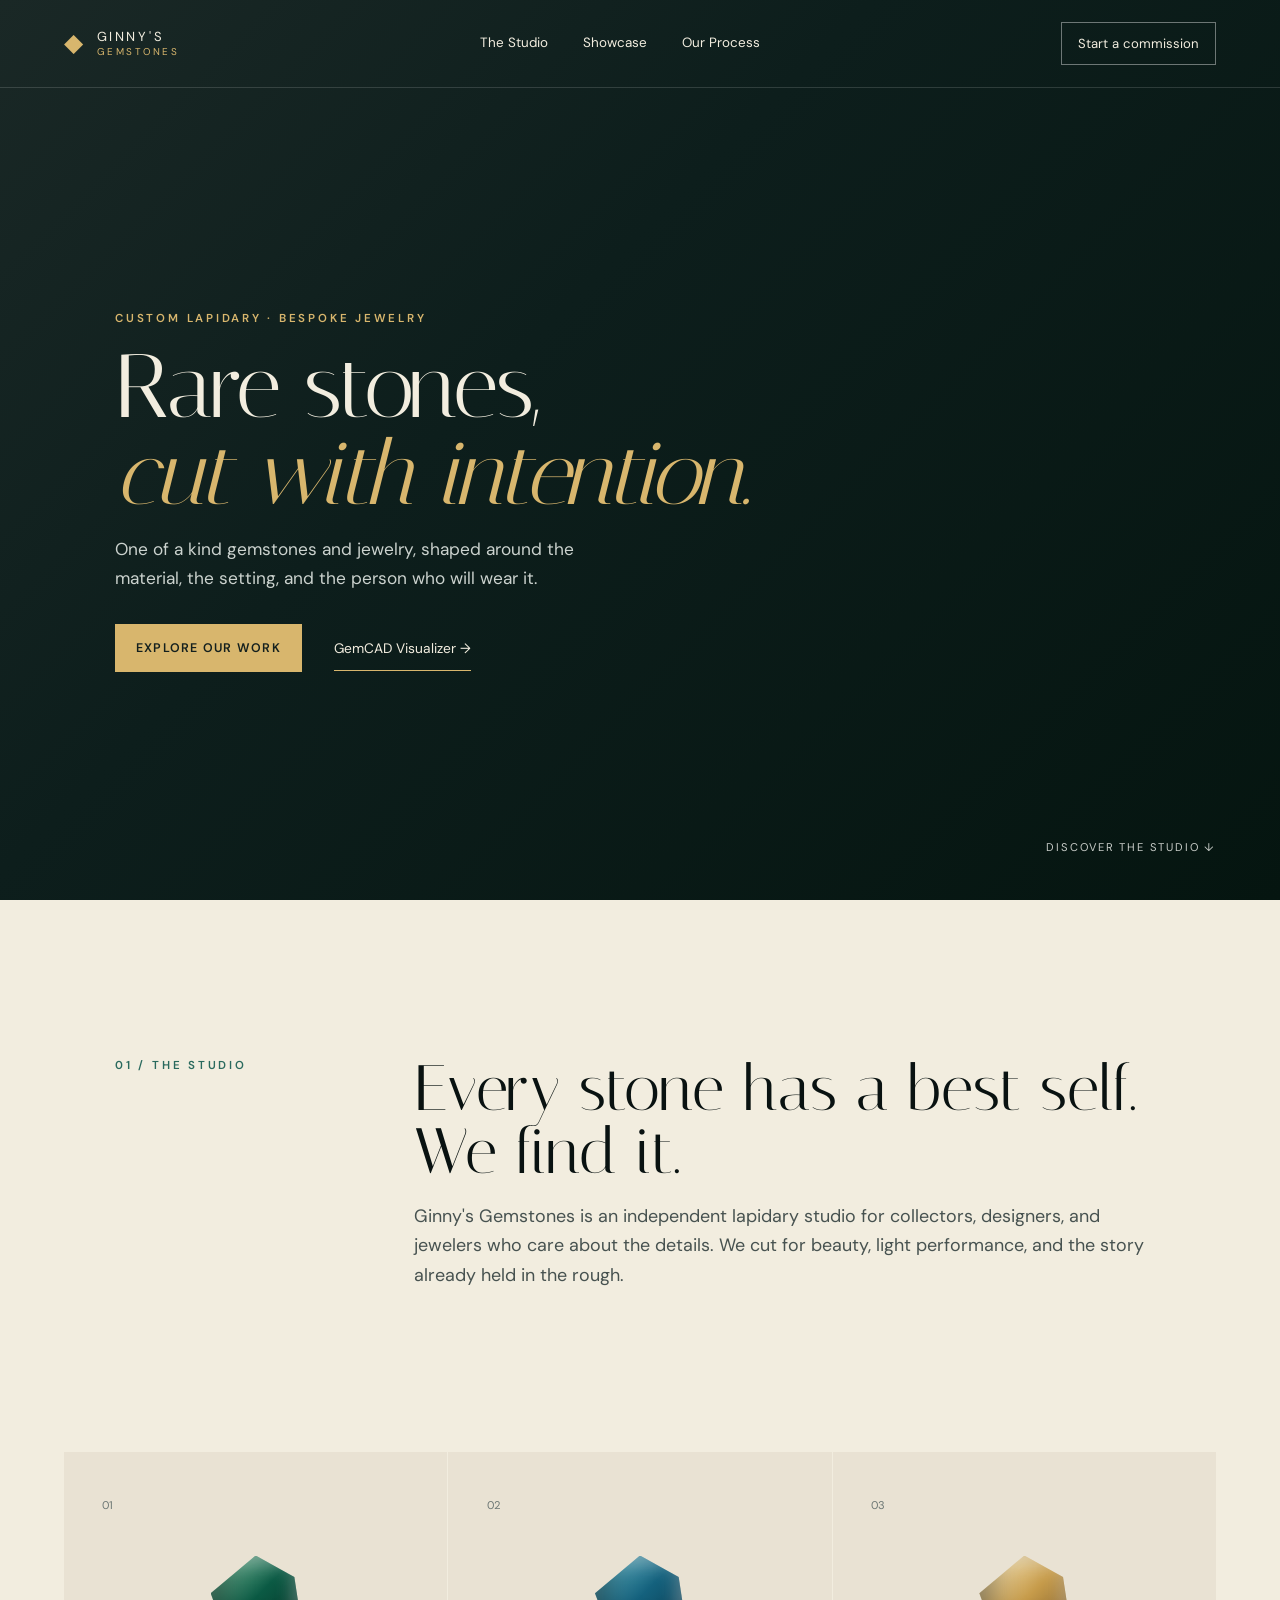
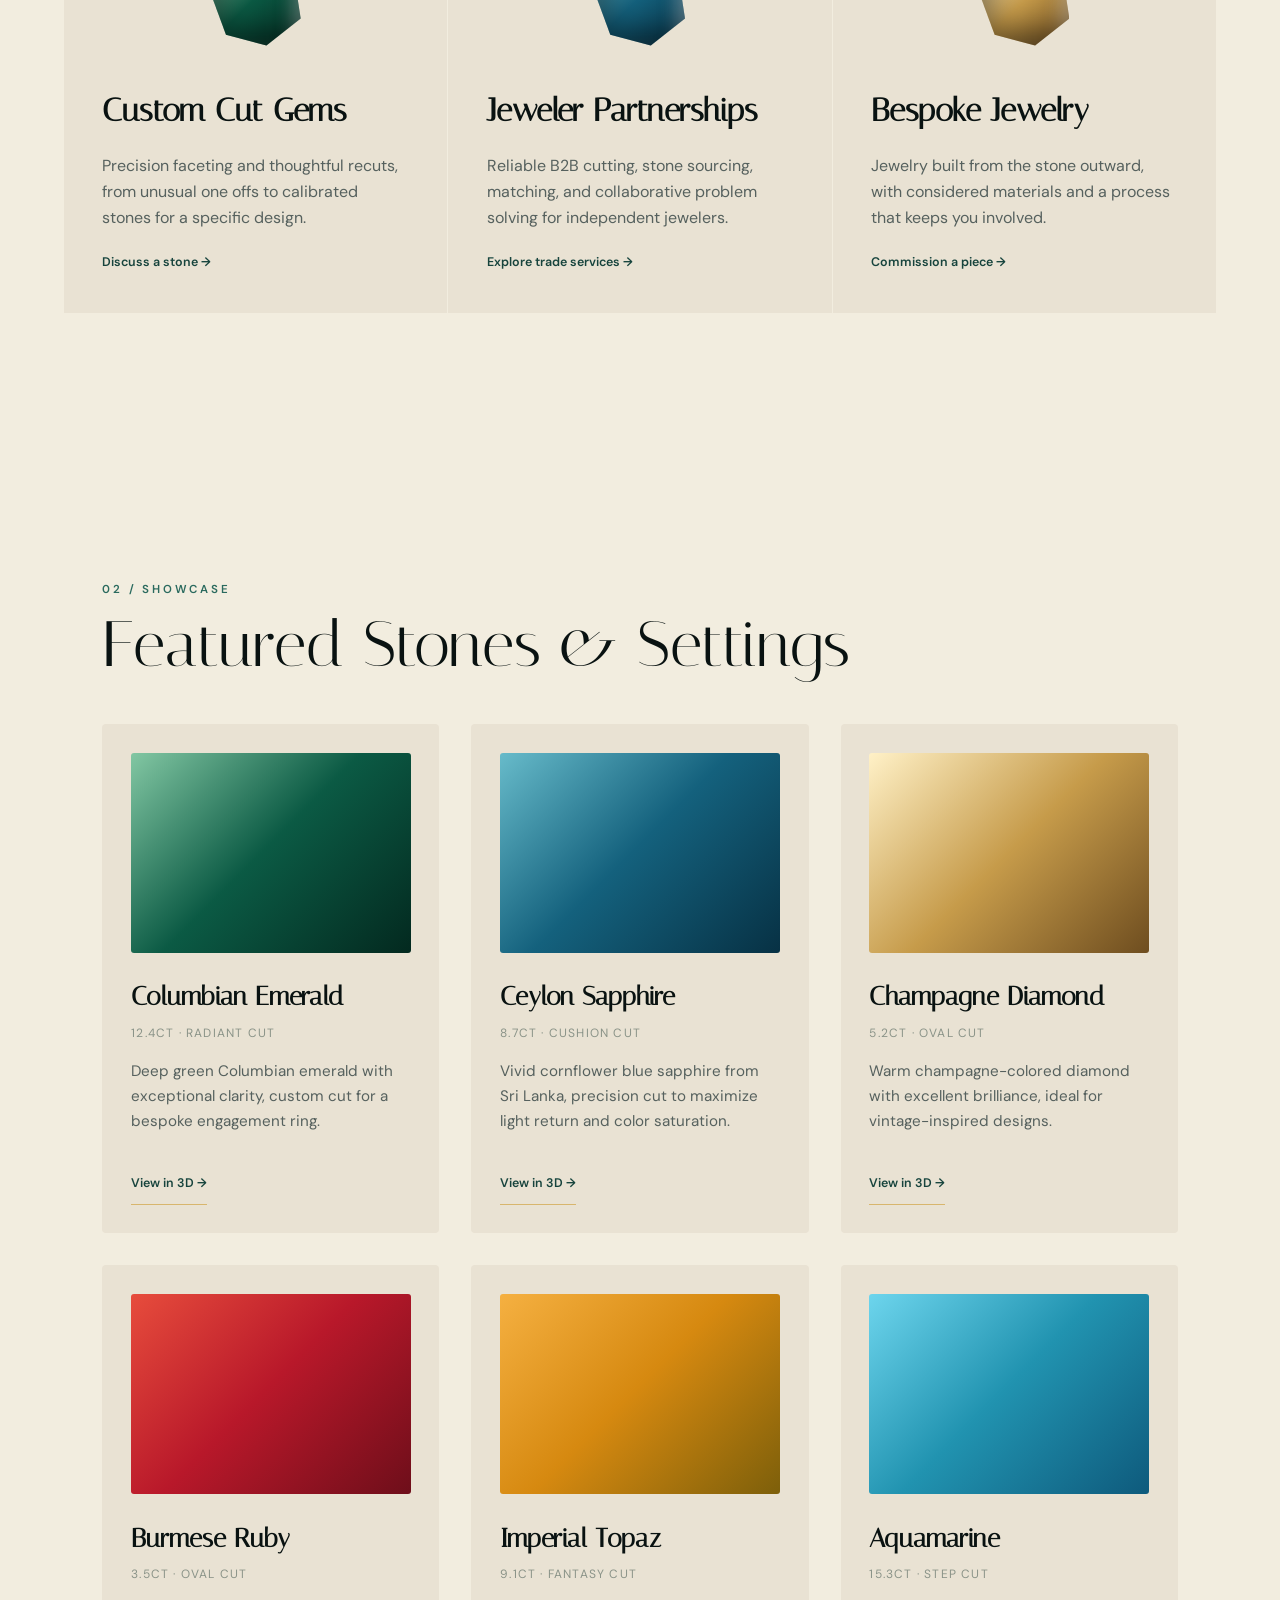
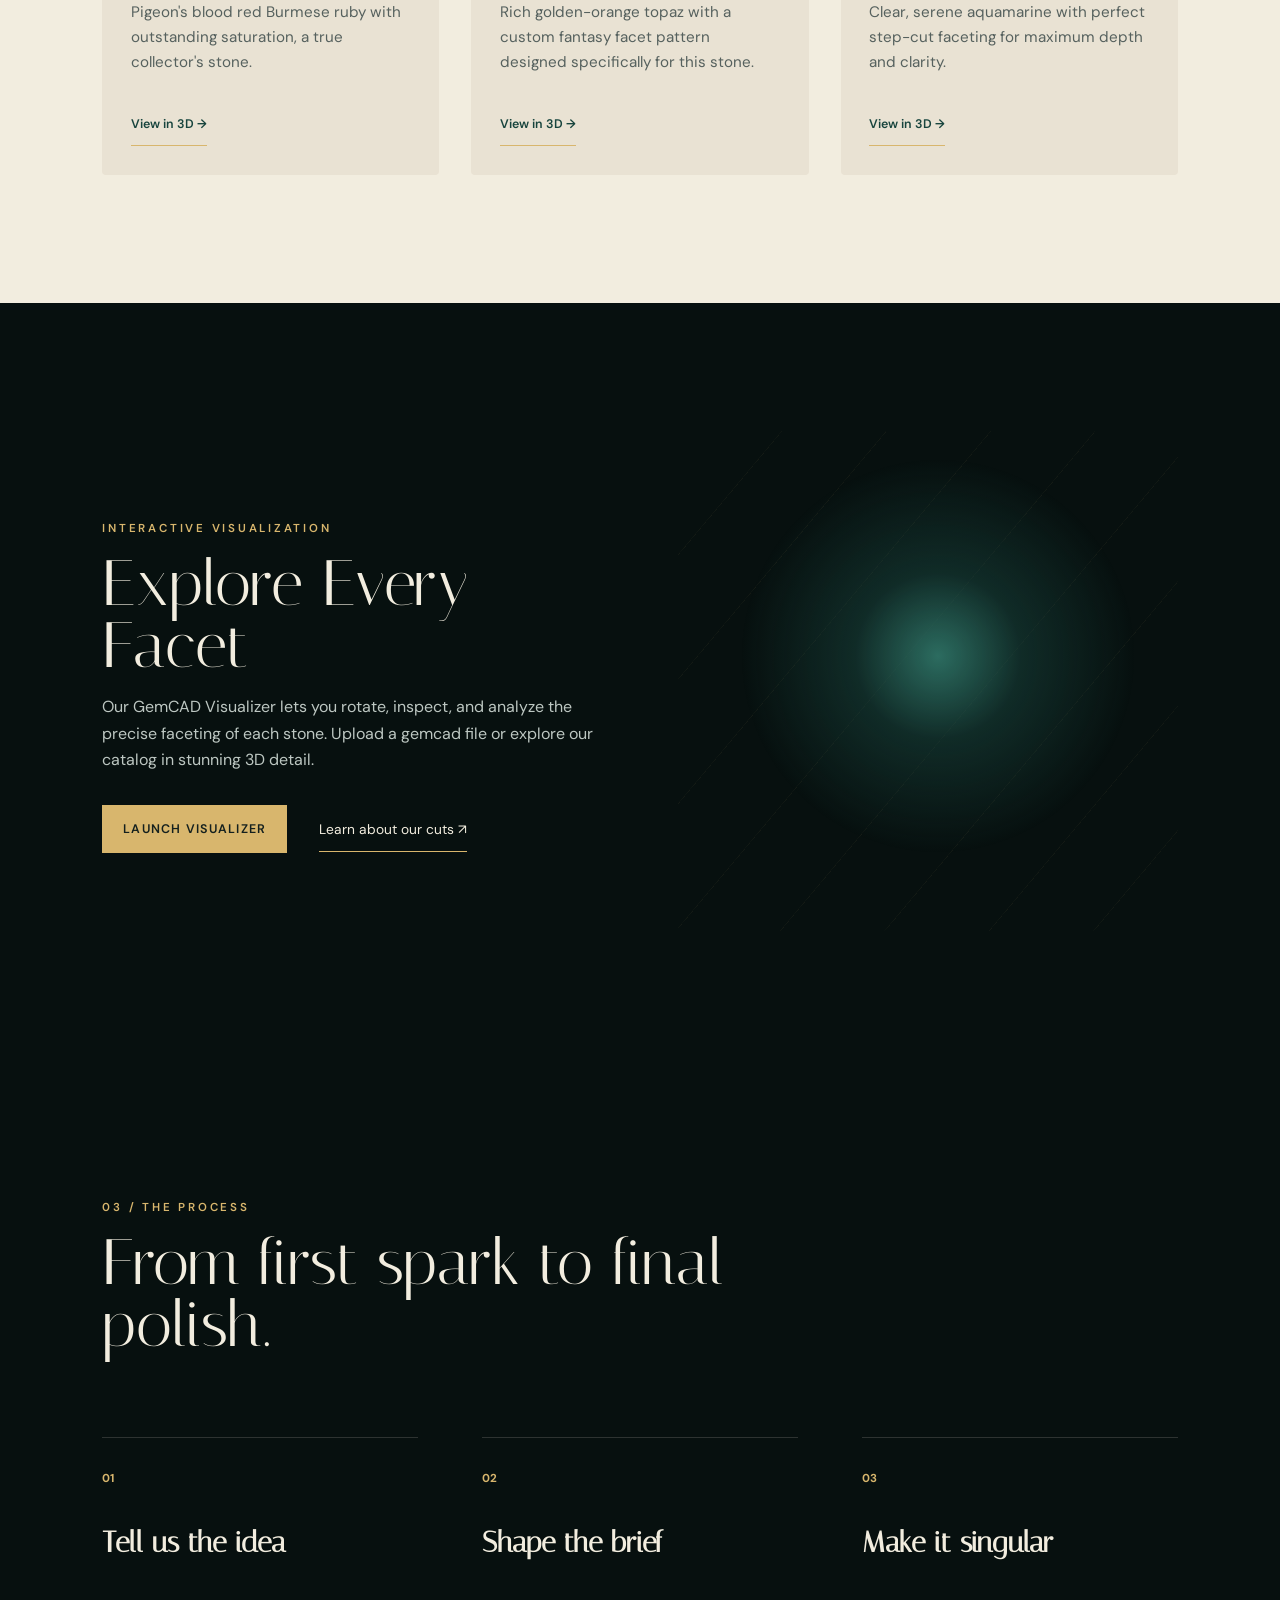
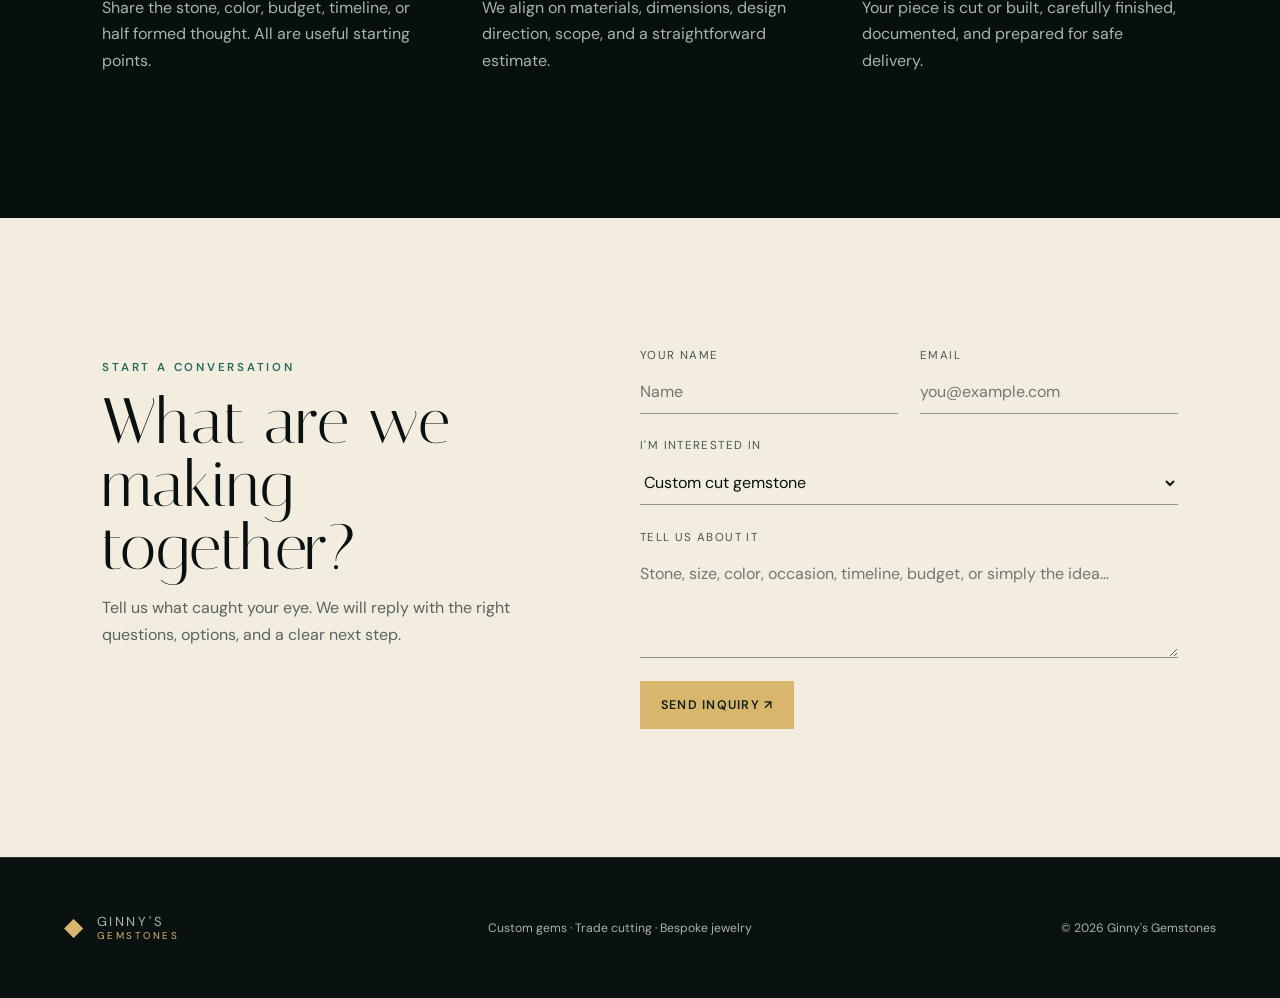
==== index.html @ cc8d78a4 "Initial storefront and GemCAD visualizer setup - Built responsive storefront landing page with hero " ====
<!doctype html>
<html lang="en">
<head>
  <meta charset="utf-8">
  <meta name="viewport" content="width=device-width,initial-scale=1">
  <title>Ginny's Gemstones | Custom Cut Gems & Bespoke Jewelry</title>
  <meta name="description" content="Custom cut gemstones, trusted jeweler partnerships, and bespoke jewelry made around remarkable stones.">
  <link rel="icon" type="image/svg+xml" href="data:image/svg+xml,%3Csvg xmlns='http://www.w3.org/2000/svg' viewBox='0 0 64 64'%3E%3Cpath fill='%23132f2c' d='M32 3 55 19 47 51 32 61 17 51 9 19z'/%3E%3Cpath fill='none' stroke='%23dfb96b' stroke-width='3' d='m9 19 23 42 23-42H9Zm0 0 23 12 23-12M32 3v58'/%3E%3C/svg%3E">
  <link rel="preconnect" href="https://fonts.googleapis.com">
  <link rel="preconnect" href="https://fonts.gstatic.com" crossorigin>
  <link href="https://fonts.googleapis.com/css2?family=DM+Sans:wght@400;500;600&family=Italiana&display=swap" rel="stylesheet">
  <link rel="stylesheet" href="styles.css">
</head>
<body>
  <header class="nav">
    <a class="brand" href="#top" aria-label="Ginny's Gemstones home"><span class="gem-mark">◆</span><span>GINNY'S<br><small>GEMSTONES</small></span></a>
    <nav aria-label="Primary navigation">
      <a href="#services">The Studio</a><a href="#showcase">Showcase</a><a href="#process">Our Process</a>
    </nav>
    <a class="nav-cta" href="#inquire">Start a commission</a>
  </header>

  <main id="top">
    <section class="hero">
      <div class="hero-gradient"></div>
      <div class="hero-copy">
        <p class="eyebrow">CUSTOM LAPIDARY · BESPOKE JEWELRY</p>
        <h1>Rare stones,<br><em>cut with intention.</em></h1>
        <p>One of a kind gemstones and jewelry, shaped around the material, the setting, and the person who will wear it.</p>
        <div class="actions"><a class="button gold" href="#showcase">Explore our work</a><a class="text-link" href="#visualizer">GemCAD Visualizer <span>→</span></a></div>
      </div>
      <p class="scroll-note">Discover the studio <span>↓</span></p>
    </section>

    <section class="manifesto">
      <p class="section-no">01 / THE STUDIO</p>
      <div><h2>Every stone has a best self.<br>We find it.</h2>
      <p class="lead">Ginny's Gemstones is an independent lapidary studio for collectors, designers, and jewelers who care about the details. We cut for beauty, light performance, and the story already held in the rough.</p></div>
    </section>

    <section id="services" class="services">
      <article><span>01</span><div class="facet emerald"></div><h3>Custom Cut Gems</h3><p>Precision faceting and thoughtful recuts, from unusual one offs to calibrated stones for a specific design.</p><a href="#inquire">Discuss a stone →</a></article>
      <article><span>02</span><div class="facet sapphire"></div><h3>Jeweler Partnerships</h3><p>Reliable B2B cutting, stone sourcing, matching, and collaborative problem solving for independent jewelers.</p><a href="#showcase">Explore trade services →</a></article>
      <article><span>03</span><div class="facet champagne"></div><h3>Bespoke Jewelry</h3><p>Jewelry built from the stone outward, with considered materials and a process that keeps you involved.</p><a href="#inquire">Commission a piece →</a></article>
    </section>

    <section id="showcase" class="showcase">
      <p class="section-no">02 / SHOWCASE</p>
      <h2>Featured Stones & Settings</h2>
      <div class="gallery">
        <article class="gallery-item">
          <div class="gem-preview emerald-bg"></div>
          <h3>Columbian Emerald</h3>
          <p class="spec">12.4ct · Radiant Cut</p>
          <p>Deep green Columbian emerald with exceptional clarity, custom cut for a bespoke engagement ring.</p>
          <a href="visualizer.html?stone=emerald-001" class="text-link">View in 3D <span>→</span></a>
        </article>

        <article class="gallery-item">
          <div class="gem-preview sapphire-bg"></div>
          <h3>Ceylon Sapphire</h3>
          <p class="spec">8.7ct · Cushion Cut</p>
          <p>Vivid cornflower blue sapphire from Sri Lanka, precision cut to maximize light return and color saturation.</p>
          <a href="visualizer.html?stone=sapphire-001" class="text-link">View in 3D <span>→</span></a>
        </article>

        <article class="gallery-item">
          <div class="gem-preview champagne-bg"></div>
          <h3>Champagne Diamond</h3>
          <p class="spec">5.2ct · Oval Cut</p>
          <p>Warm champagne-colored diamond with excellent brilliance, ideal for vintage-inspired designs.</p>
          <a href="visualizer.html?stone=diamond-001" class="text-link">View in 3D <span>→</span></a>
        </article>

        <article class="gallery-item">
          <div class="gem-preview ruby-bg"></div>
          <h3>Burmese Ruby</h3>
          <p class="spec">3.5ct · Oval Cut</p>
          <p>Pigeon's blood red Burmese ruby with outstanding saturation, a true collector's stone.</p>
          <a href="visualizer.html?stone=ruby-001" class="text-link">View in 3D <span>→</span></a>
        </article>

        <article class="gallery-item">
          <div class="gem-preview topaz-bg"></div>
          <h3>Imperial Topaz</h3>
          <p class="spec">9.1ct · Fantasy Cut</p>
          <p>Rich golden-orange topaz with a custom fantasy facet pattern designed specifically for this stone.</p>
          <a href="visualizer.html?stone=topaz-001" class="text-link">View in 3D <span>→</span></a>
        </article>

        <article class="gallery-item">
          <div class="gem-preview aquamarine-bg"></div>
          <h3>Aquamarine</h3>
          <p class="spec">15.3ct · Step Cut</p>
          <p>Clear, serene aquamarine with perfect step-cut faceting for maximum depth and clarity.</p>
          <a href="visualizer.html?stone=aquamarine-001" class="text-link">View in 3D <span>→</span></a>
        </article>
      </div>
    </section>

    <section id="visualizer" class="visualizer-promo">
      <div class="promo-content">
        <p class="eyebrow">INTERACTIVE VISUALIZATION</p>
        <h2>Explore Every Facet</h2>
        <p>Our GemCAD Visualizer lets you rotate, inspect, and analyze the precise faceting of each stone. Upload a gemcad file or explore our catalog in stunning 3D detail.</p>
        <div class="actions">
          <a class="button gold" href="visualizer.html">Launch Visualizer</a>
          <a class="text-link" href="#inquire">Learn about our cuts <span>↗</span></a>
        </div>
      </div>
      <div class="promo-visual"></div>
    </section>

    <section id="process" class="process">
      <p class="section-no">03 / THE PROCESS</p><h2>From first spark to final polish.</h2>
      <div class="steps">
        <div><b>01</b><h3>Tell us the idea</h3><p>Share the stone, color, budget, timeline, or half formed thought. All are useful starting points.</p></div>
        <div><b>02</b><h3>Shape the brief</h3><p>We align on materials, dimensions, design direction, scope, and a straightforward estimate.</p></div>
        <div><b>03</b><h3>Make it singular</h3><p>Your piece is cut or built, carefully finished, documented, and prepared for safe delivery.</p></div>
      </div>
    </section>

    <section id="inquire" class="inquire">
      <div><p class="eyebrow">START A CONVERSATION</p><h2>What are we<br>making together?</h2><p>Tell us what caught your eye. We will reply with the right questions, options, and a clear next step.</p></div>
      <form id="commission-form">
        <div class="field"><label for="name">Your name</label><input id="name" name="name" required autocomplete="name" placeholder="Name"></div>
        <div class="field"><label for="email">Email</label><input id="email" type="email" name="email" required autocomplete="email" placeholder="you@example.com"></div>
        <div class="field full"><label for="interest">I'm interested in</label><select id="interest" name="interest"><option>Custom cut gemstone</option><option>Trade partnership</option><option>Bespoke jewelry</option><option>Visualizer / GemCAD services</option><option>Something else</option></select></div>
        <div class="field full"><label for="details">Tell us about it</label><textarea id="details" name="details" rows="4" required placeholder="Stone, size, color, occasion, timeline, budget, or simply the idea…"></textarea></div>
        <button class="button gold" type="submit">Send inquiry <span>↗</span></button><p id="form-note" class="form-note" role="status"></p>
      </form>
    </section>
  </main>
  <footer><a class="brand" href="#top"><span class="gem-mark">◆</span><span>GINNY'S<br><small>GEMSTONES</small></span></a><p>Custom gems · Trade cutting · Bespoke jewelry</p><p>© 2026 Ginny's Gemstones</p></footer>
  <script src="script.js"></script>
</body>
</html>
---- styles.css ----
:root{--ink:#091211;--forest:#102523;--green:#17443d;--jade:#2a6a5e;--gold:#d8b66d;--cream:#f2eddf;--muted:#a9b3ac;--line:rgba(242,237,223,.16)}
*{box-sizing:border-box}html{scroll-behavior:smooth}body{margin:0;background:var(--ink);color:var(--cream);font-family:"DM Sans",sans-serif;font-size:16px;line-height:1.65}a{color:inherit;text-decoration:none}.nav{height:88px;display:flex;align-items:center;justify-content:space-between;padding:0 5vw;position:absolute;z-index:5;width:100%;border-bottom:1px solid rgba(255,255,255,.14)}.brand{display:flex;gap:.7rem;align-items:center;letter-spacing:.19em;font-size:.82rem;line-height:1}.brand small{font-size:.62rem;color:var(--gold)}.gem-mark{color:var(--gold);font-size:1.55rem}.nav nav{display:flex;gap:2.2rem;font-size:.84rem}.nav nav a:hover{color:var(--gold)}.nav-cta{border:1px solid rgba(255,255,255,.4);padding:.62rem 1rem;font-size:.82rem}.hero{height:min(900px,100vh);min-height:680px;position:relative;display:flex;align-items:center;overflow:hidden}.hero-gradient{position:absolute;inset:0;background:linear-gradient(135deg,#1a2826 0%,#0d1e1c 40%,#051510 100%)}.hero-copy{position:relative;z-index:2;width:min(700px,88vw);margin-left:9vw;padding-top:70px}.eyebrow,.section-no{font-size:.72rem;letter-spacing:.24em;color:var(--gold);font-weight:600}.hero h1,.manifesto h2,.showcase h2,.visualizer-promo h2,.process h2,.inquire h2{font-family:"Italiana",serif;font-weight:400;line-height:.98;margin:.9rem 0}.hero h1{font-size:clamp(3.7rem,7vw,7.2rem);letter-spacing:-.025em}.hero h1 em{font-weight:400;color:var(--gold)}.hero-copy>p:not(.eyebrow){max-width:520px;color:#cbd2ce;font-size:1.08rem}.actions{display:flex;align-items:center;gap:2rem;margin-top:2rem}.button{display:inline-block;border:0;font:600 .78rem "DM Sans";letter-spacing:.1em;text-transform:uppercase;padding:1rem 1.3rem;cursor:pointer}.gold{background:var(--gold);color:#14201e}.gold:hover{background:#edcf8b}.text-link{font-size:.86rem;border-bottom:1px solid var(--gold);padding:.65rem 0}.text-link:hover{color:var(--gold)}.scroll-note{position:absolute;z-index:2;bottom:2rem;right:5vw;font-size:.7rem;letter-spacing:.16em;text-transform:uppercase;color:#c7cbc7}.manifesto{display:grid;grid-template-columns:1fr 3fr;gap:3rem;padding:9rem 9vw;background:var(--cream);color:var(--ink)}.manifesto h2,.showcase h2,.visualizer-promo h2,.process h2,.inquire h2{font-size:clamp(2.7rem,5vw,5.2rem)}.manifesto .section-no,.showcase .section-no{color:var(--jade)}.manifesto .lead{max-width:760px;font-size:1.12rem;color:#475250}.services{display:grid;grid-template-columns:repeat(3,1fr);padding:0 5vw 8rem;background:var(--cream);color:var(--ink);gap:1px}.services article{padding:2.4rem;background:#e9e2d3;position:relative}.services article>span{font-size:.7rem;color:#6c7774}.facet{width:90px;height:90px;margin:2.4rem auto;clip-path:polygon(50% 0,93% 24%,100% 70%,62% 100%,17% 88%,0 42%);box-shadow:inset 12px -15px 30px rgba(0,0,0,.45),inset -8px 8px 18px rgba(255,255,255,.35)}.emerald{background:linear-gradient(135deg,#82c7a3,#0b5a44 48%,#03291f)}.sapphire{background:linear-gradient(135deg,#67bbca,#14617d 48%,#073144)}.champagne{background:linear-gradient(135deg,#fff1c7,#c69b4a 50%,#6e4d1f)}.services h3{font-family:"Italiana";font-size:2rem;margin:.6rem 0}.services p{color:#56615e;min-height:78px}.services a{font-size:.78rem;font-weight:600;color:#17443d}.showcase{padding:8rem 8vw;background:var(--cream);color:var(--ink)}.showcase .section-no{color:var(--jade)}.gallery{display:grid;grid-template-columns:repeat(3,1fr);gap:2rem;margin-top:3rem}.gallery-item{background:#e9e2d3;padding:1.8rem;border-radius:4px;transition:transform .3s,box-shadow .3s}.gallery-item:hover{transform:translateY(-4px);box-shadow:0 12px 28px rgba(0,0,0,.2)}.gallery-item .gem-preview{height:200px;margin-bottom:1.4rem;border-radius:3px;background-size:cover;background-position:center}.gem-preview.emerald-bg{background:linear-gradient(135deg,#82c7a3,#0b5a44 48%,#03291f)}.gem-preview.sapphire-bg{background:linear-gradient(135deg,#67bbca,#14617d 48%,#073144)}.gem-preview.champagne-bg{background:linear-gradient(135deg,#fff1c7,#c69b4a 50%,#6e4d1f)}.gem-preview.ruby-bg{background:linear-gradient(135deg,#e74c3c,#b8182a 48%,#6e0e1a)}.gem-preview.topaz-bg{background:linear-gradient(135deg,#f5b041,#d68910 48%,#7d5f0a)}.gem-preview.aquamarine-bg{background:linear-gradient(135deg,#6dd5ed,#2193b0 48%,#0e5a7c)}.gallery-item h3{font-family:"Italiana";font-size:1.6rem;margin:.4rem 0}.gallery-item .spec{font-size:.75rem;color:#8a9388;letter-spacing:.1em;text-transform:uppercase;margin:.3rem 0 .8rem}.gallery-item p{color:#56615e;font-size:.95rem}.gallery-item a{font-size:.78rem;font-weight:600;color:#17443d;margin-top:.8rem;display:inline-block}.visualizer-promo{display:grid;grid-template-columns:1fr 1fr;gap:6vw;align-items:center;padding:8rem 8vw;background:#07100f}.promo-content h2{color:var(--cream)}.promo-content p:not(.eyebrow){color:#bdc7c2}.promo-visual{height:500px;background:radial-gradient(circle at 52% 45%,#2c6c60 0,rgba(26,71,64,.5) 22%,transparent 52%),repeating-linear-gradient(130deg,transparent 0 79px,rgba(216,182,109,.07) 80px);display:grid;place-items:center;border-radius:2px;font-size:20rem;color:rgba(216,182,109,.2);font-family:"Italiana"}.process{padding:8rem 8vw;background:#07100f}.process>h2{max-width:800px}.steps{display:grid;grid-template-columns:repeat(3,1fr);gap:4rem;margin-top:5rem}.steps div{border-top:1px solid var(--line);padding-top:1.6rem}.steps b{color:var(--gold);font-size:.72rem}.steps h3{font-family:"Italiana";font-size:1.8rem}.steps p{color:var(--muted)}.inquire{display:grid;grid-template-columns:1fr 1.2fr;gap:7vw;padding:8rem 8vw;background:var(--cream);color:var(--ink)}.inquire>div>p:not(.eyebrow){color:#596461;max-width:480px}.inquire .eyebrow{color:var(--jade)}form{display:grid;grid-template-columns:1fr 1fr;gap:1.4rem}.field{display:flex;flex-direction:column;gap:.35rem}.full{grid-column:1/-1}label{font-size:.72rem;letter-spacing:.12em;text-transform:uppercase;color:#485550}input,select,textarea{border:0;border-bottom:1px solid #8c9691;background:transparent;padding:.65rem 0;font:1rem "DM Sans";color:var(--ink);border-radius:0}input:focus,select:focus,textarea:focus{outline:0;border-color:var(--green)}textarea{resize:vertical}form .button{justify-self:start}.form-note{align-self:center;margin:0;color:var(--green);font-size:.9rem}footer{padding:3rem 5vw;display:flex;justify-content:space-between;align-items:center;color:var(--muted);font-size:.76rem;border-top:1px solid var(--line)}
@media(max-width:850px){.nav nav{display:none}.nav-cta{font-size:.7rem}.hero{min-height:720px}.hero-copy{margin:0 6vw}.manifesto,.showcase,.visualizer-promo,.inquire{grid-template-columns:1fr}.manifesto{padding:6rem 7vw}.services{grid-template-columns:1fr;padding:0 4vw 5rem}.services p{min-height:0}.gallery{grid-template-columns:1fr}.promo-visual{height:300px}.showcase,.process,.inquire{padding:6rem 7vw}.steps{grid-template-columns:1fr;gap:2rem;margin-top:3rem}footer{flex-direction:column;gap:1.2rem;text-align:center}}
@media(max-width:540px){.nav{height:72px;padding:0 4vw}.nav-cta{padding:.5rem .65rem}.hero h1{font-size:3.4rem}.actions{align-items:flex-start;flex-direction:column;gap:.8rem}form{grid-template-columns:1fr}.field{grid-column:1/-1}.scroll-note{display:none}}
@media(prefers-reduced-motion:reduce){html{scroll-behavior:auto}}
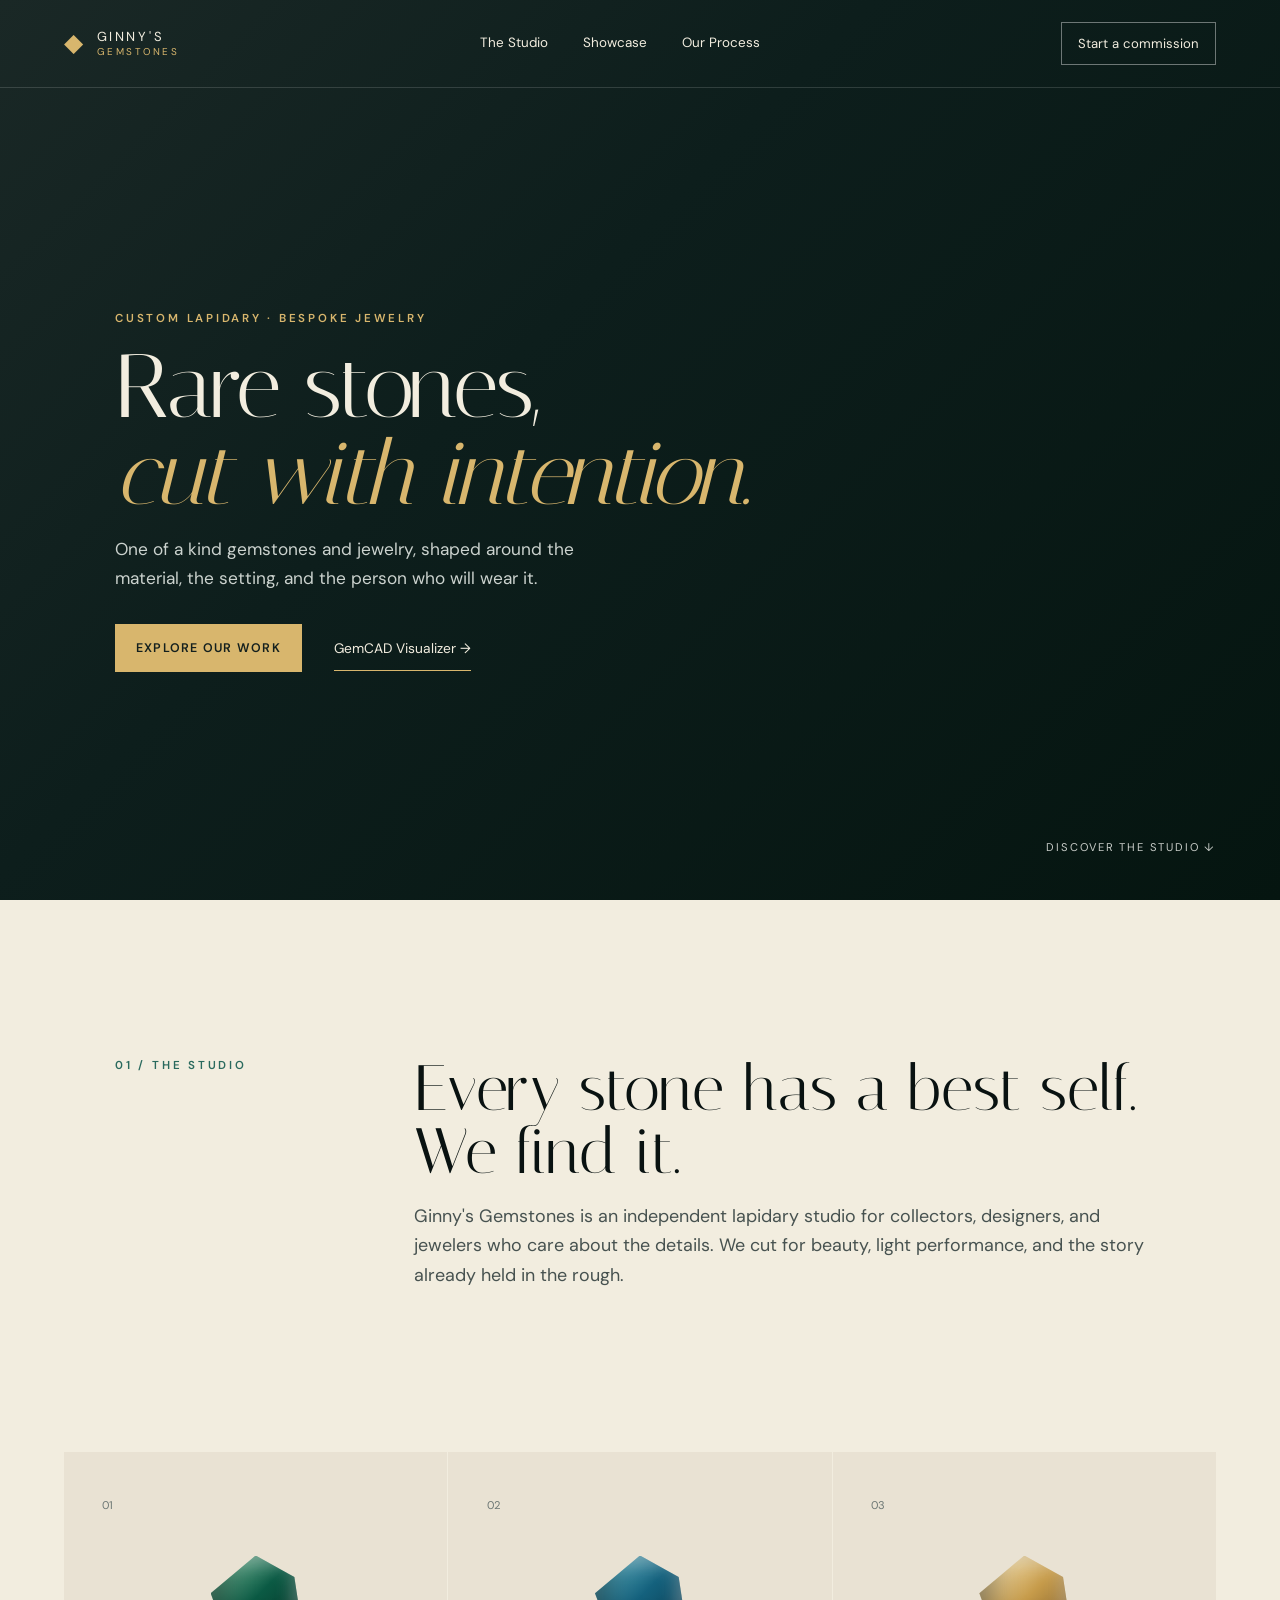
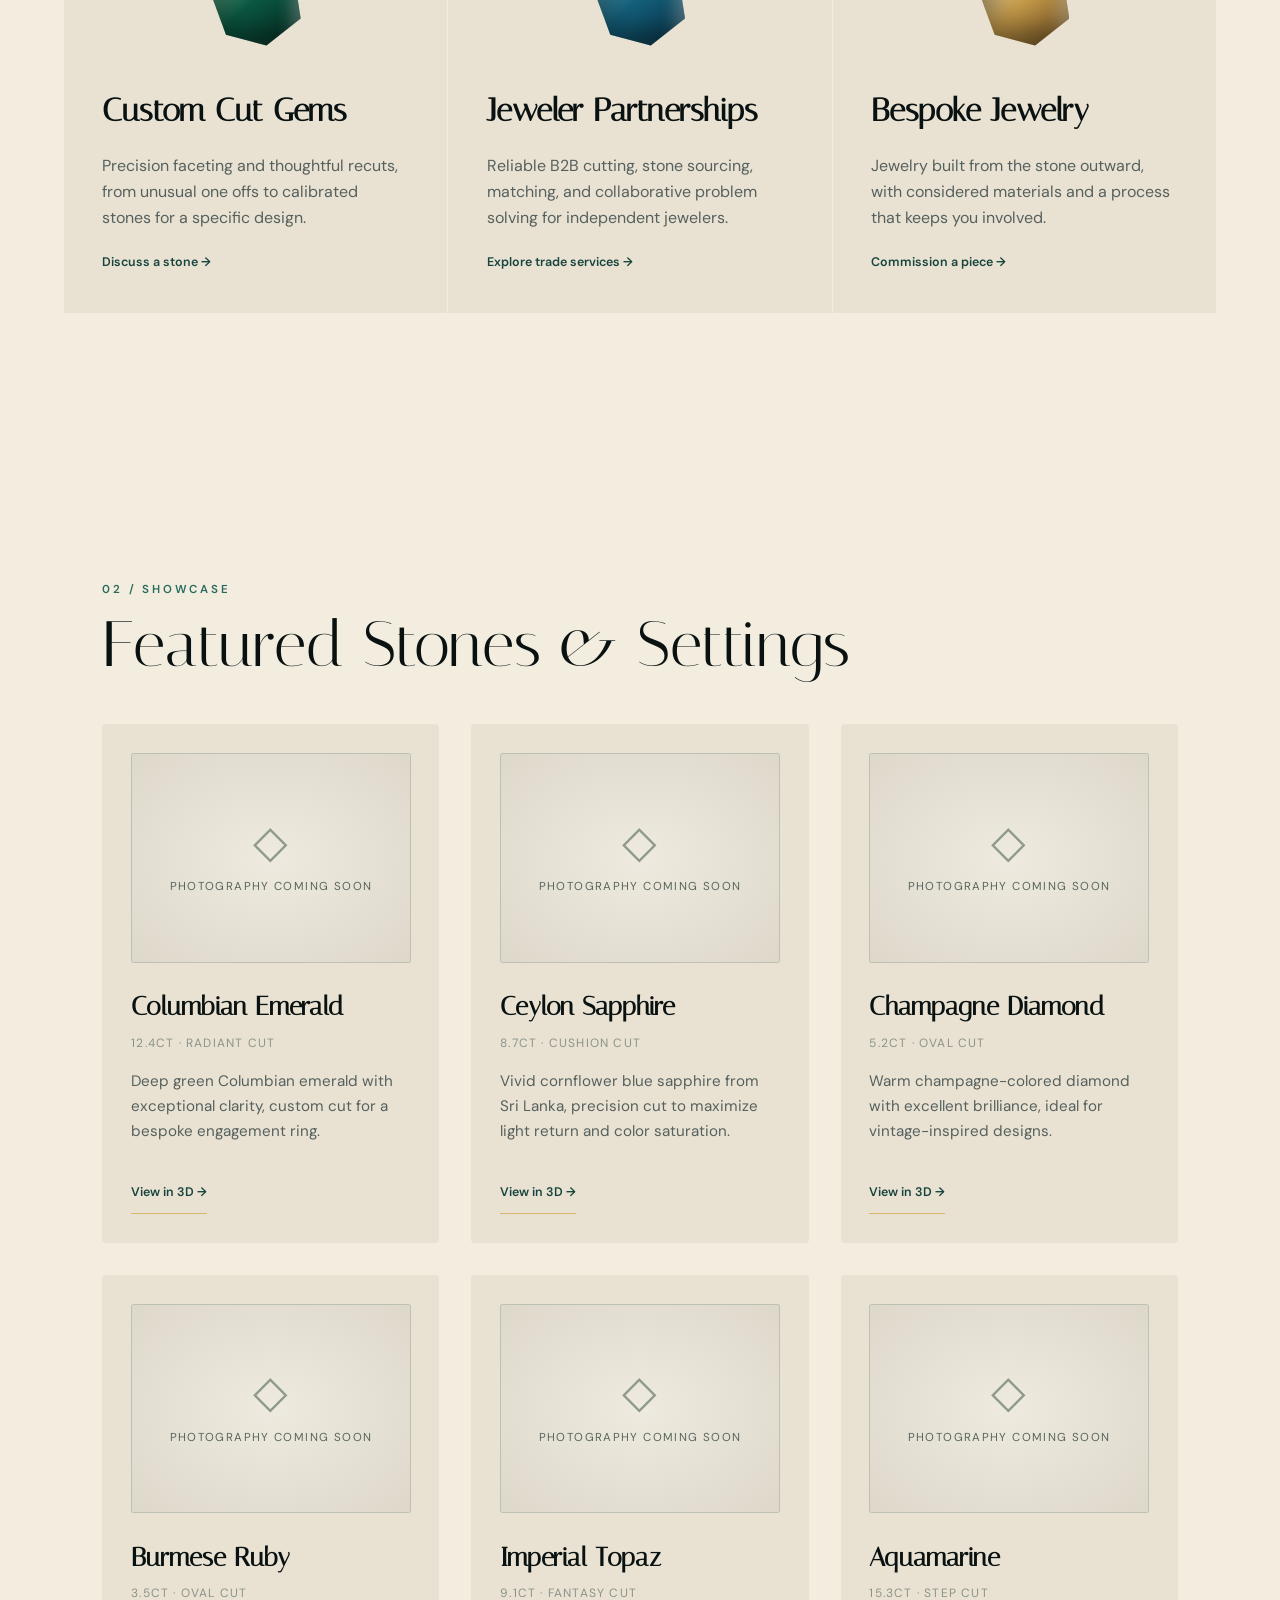
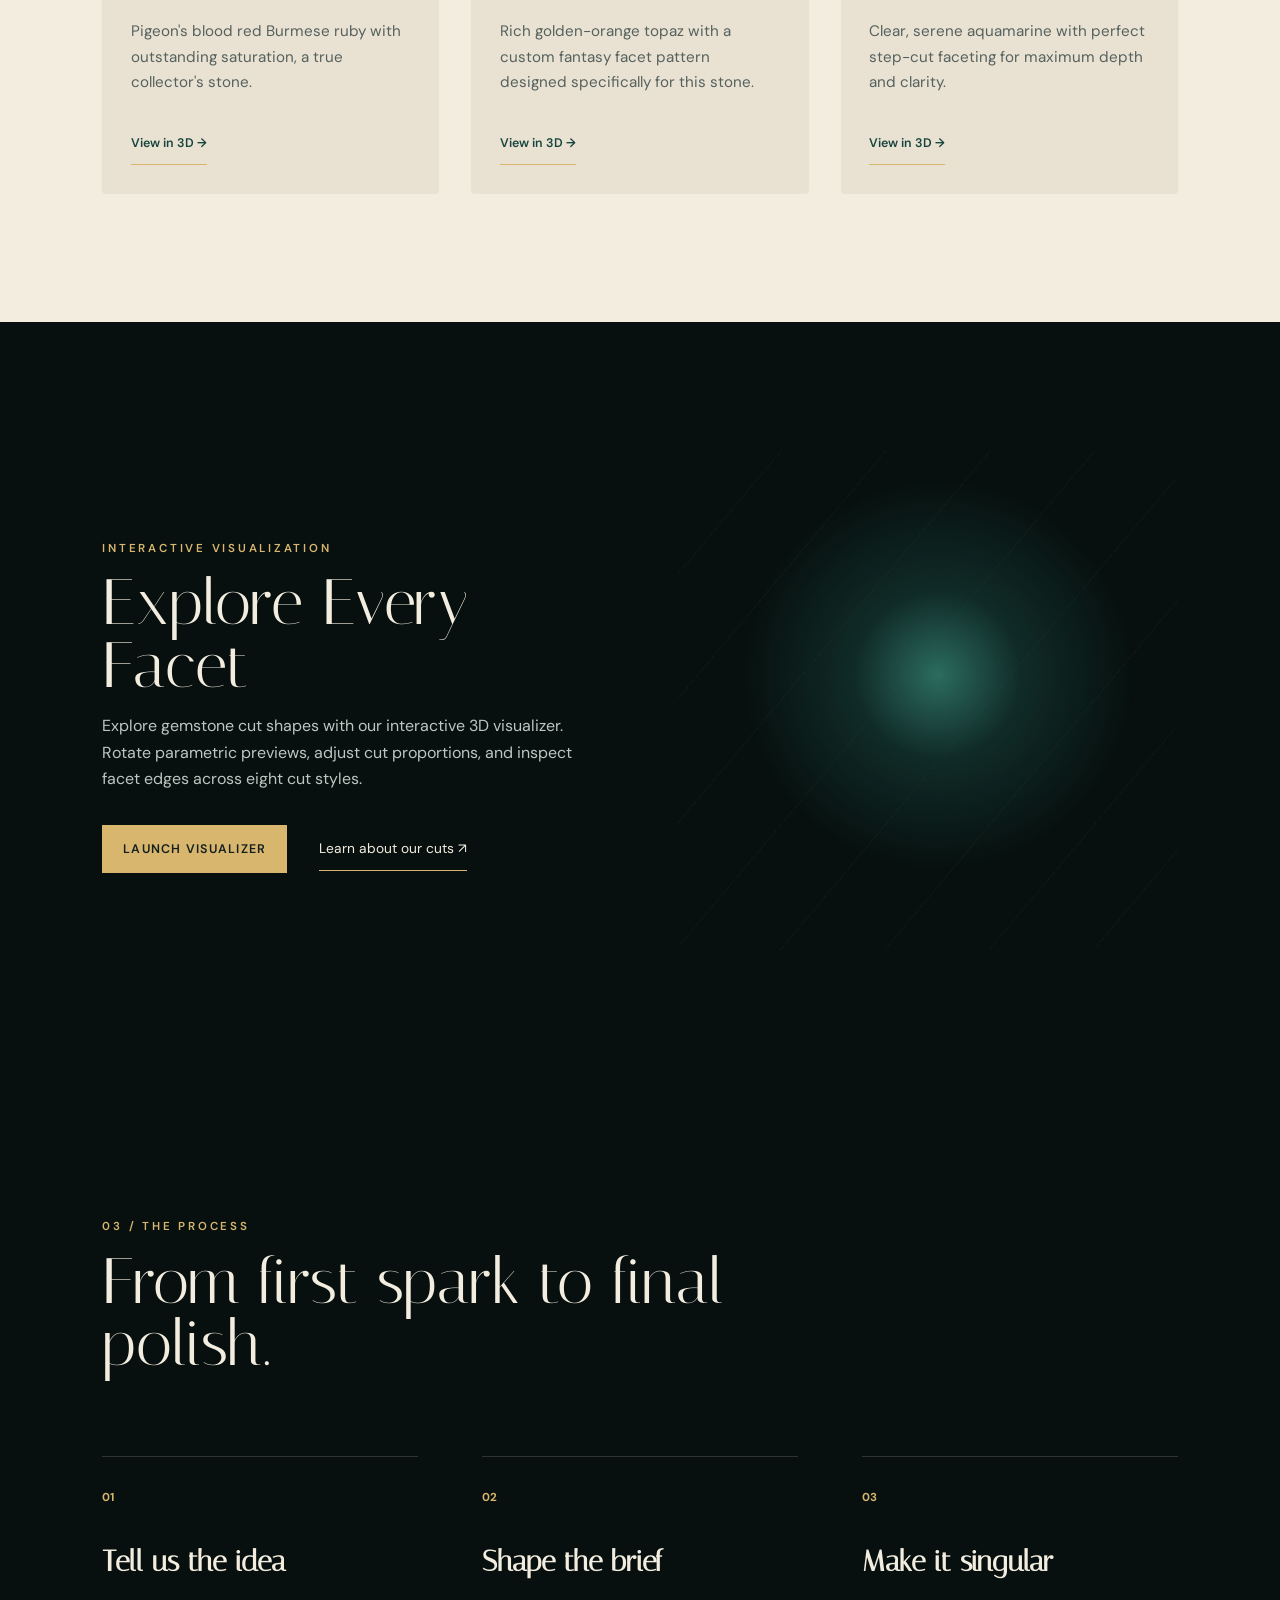
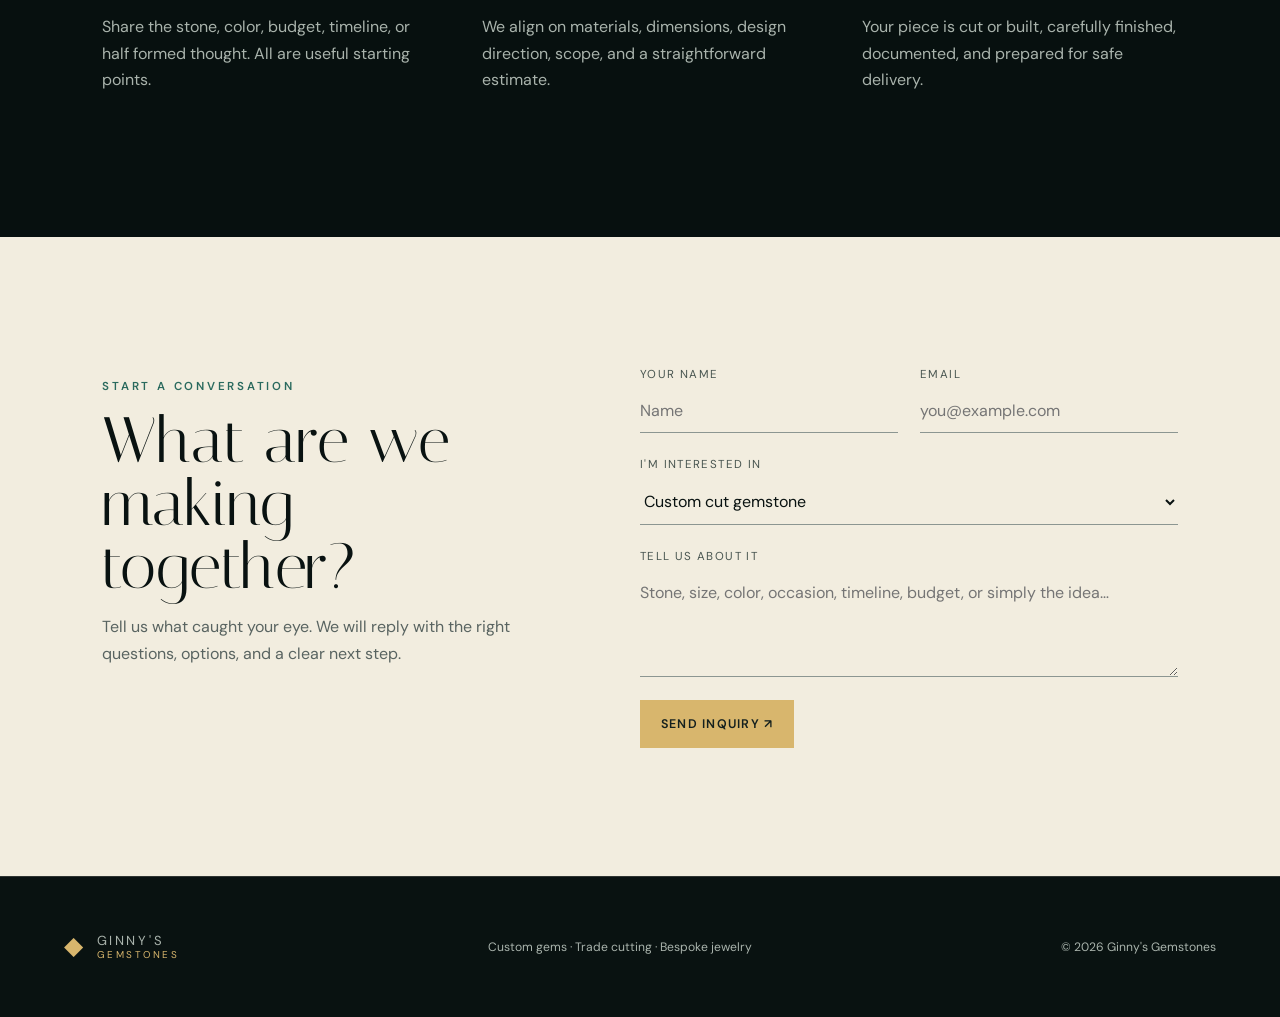
==== commit fed3b8c2: "Prepare showcase photographs and add basic SEO" ====
--- a/index.html
+++ b/index.html
@@ -4,7 +4,56 @@
   <meta charset="utf-8">
   <meta name="viewport" content="width=device-width,initial-scale=1">
   <title>Ginny's Gemstones | Custom Cut Gems & Bespoke Jewelry</title>
-  <meta name="description" content="Custom cut gemstones, trusted jeweler partnerships, and bespoke jewelry made around remarkable stones.">
+  <meta name="description" content="Discover custom cut gemstones, precision faceting and recuts, jeweler partnerships, and bespoke jewelry at Ginny's Gemstones. Explore our work.">
+  <link rel="canonical" href="https://ginnysgems.com/">
+  <meta name="robots" content="index, follow, max-image-preview:large">
+  <meta property="og:type" content="website">
+  <meta property="og:site_name" content="Ginny's Gemstones">
+  <meta property="og:locale" content="en_US">
+  <meta property="og:title" content="Ginny's Gemstones | Custom Cut Gems & Bespoke Jewelry">
+  <meta property="og:description" content="Discover custom cut gemstones, precision faceting and recuts, jeweler partnerships, and bespoke jewelry at Ginny's Gemstones. Explore our work.">
+  <meta property="og:url" content="https://ginnysgems.com/">
+  <meta name="twitter:card" content="summary">
+  <meta name="twitter:title" content="Ginny's Gemstones | Custom Cut Gems & Bespoke Jewelry">
+  <meta name="twitter:description" content="Discover custom cut gemstones, precision faceting and recuts, jeweler partnerships, and bespoke jewelry at Ginny's Gemstones. Explore our work.">
+  <script type="application/ld+json">
+{
+  "@context": "https://schema.org",
+  "@graph": [
+    {
+      "@type": "Organization",
+      "@id": "https://ginnysgems.com/#studio",
+      "name": "Ginny's Gemstones",
+      "url": "https://ginnysgems.com/",
+      "description": "Independent lapidary studio offering custom gemstone cutting, recuts, jeweler partnerships, and bespoke jewelry."
+    },
+    {
+      "@type": "WebSite",
+      "@id": "https://ginnysgems.com/#website",
+      "url": "https://ginnysgems.com/",
+      "name": "Ginny's Gemstones",
+      "publisher": {
+        "@id": "https://ginnysgems.com/#studio"
+      },
+      "inLanguage": "en"
+    },
+    {
+      "@type": "WebPage",
+      "@id": "https://ginnysgems.com/#page",
+      "url": "https://ginnysgems.com/",
+      "name": "Ginny's Gemstones | Custom Cut Gems & Bespoke Jewelry",
+      "description": "Discover custom cut gemstones, precision faceting and recuts, jeweler partnerships, and bespoke jewelry at Ginny's Gemstones. Explore our work.",
+      "isPartOf": {
+        "@id": "https://ginnysgems.com/#website"
+      },
+      "about": {
+        "@id": "https://ginnysgems.com/#studio"
+      },
+      "inLanguage": "en"
+    }
+  ]
+}
+  </script>
   <link rel="icon" type="image/svg+xml" href="data:image/svg+xml,%3Csvg xmlns='http://www.w3.org/2000/svg' viewBox='0 0 64 64'%3E%3Cpath fill='%23132f2c' d='M32 3 55 19 47 51 32 61 17 51 9 19z'/%3E%3Cpath fill='none' stroke='%23dfb96b' stroke-width='3' d='m9 19 23 42 23-42H9Zm0 0 23 12 23-12M32 3v58'/%3E%3C/svg%3E">
   <link rel="preconnect" href="https://fonts.googleapis.com">
   <link rel="preconnect" href="https://fonts.gstatic.com" crossorigin>
@@ -49,7 +98,11 @@
       <h2>Featured Stones & Settings</h2>
       <div class="gallery">
         <article class="gallery-item">
-          <div class="gem-preview emerald-bg"></div>
+          <div class="showcase-photo">
+            <!-- Add src="images/showcase/emerald-001.jpg" when the photograph is ready. -->
+            <img class="showcase-image" alt="Columbian Emerald gemstone" width="1200" height="900" loading="lazy" decoding="async">
+            <div class="photo-placeholder"><span class="photo-mark" aria-hidden="true">&#9671;</span><span>Photography coming soon</span></div>
+          </div>
           <h3>Columbian Emerald</h3>
           <p class="spec">12.4ct · Radiant Cut</p>
           <p>Deep green Columbian emerald with exceptional clarity, custom cut for a bespoke engagement ring.</p>
@@ -57,7 +110,11 @@
         </article>
 
         <article class="gallery-item">
-          <div class="gem-preview sapphire-bg"></div>
+          <div class="showcase-photo">
+            <!-- Add src="images/showcase/sapphire-001.jpg" when the photograph is ready. -->
+            <img class="showcase-image" alt="Ceylon Sapphire gemstone" width="1200" height="900" loading="lazy" decoding="async">
+            <div class="photo-placeholder"><span class="photo-mark" aria-hidden="true">&#9671;</span><span>Photography coming soon</span></div>
+          </div>
           <h3>Ceylon Sapphire</h3>
           <p class="spec">8.7ct · Cushion Cut</p>
           <p>Vivid cornflower blue sapphire from Sri Lanka, precision cut to maximize light return and color saturation.</p>
@@ -65,7 +122,11 @@
         </article>
 
         <article class="gallery-item">
-          <div class="gem-preview champagne-bg"></div>
+          <div class="showcase-photo">
+            <!-- Add src="images/showcase/diamond-001.jpg" when the photograph is ready. -->
+            <img class="showcase-image" alt="Champagne Diamond gemstone" width="1200" height="900" loading="lazy" decoding="async">
+            <div class="photo-placeholder"><span class="photo-mark" aria-hidden="true">&#9671;</span><span>Photography coming soon</span></div>
+          </div>
           <h3>Champagne Diamond</h3>
           <p class="spec">5.2ct · Oval Cut</p>
           <p>Warm champagne-colored diamond with excellent brilliance, ideal for vintage-inspired designs.</p>
@@ -73,7 +134,11 @@
         </article>
 
         <article class="gallery-item">
-          <div class="gem-preview ruby-bg"></div>
+          <div class="showcase-photo">
+            <!-- Add src="images/showcase/ruby-001.jpg" when the photograph is ready. -->
+            <img class="showcase-image" alt="Burmese Ruby gemstone" width="1200" height="900" loading="lazy" decoding="async">
+            <div class="photo-placeholder"><span class="photo-mark" aria-hidden="true">&#9671;</span><span>Photography coming soon</span></div>
+          </div>
           <h3>Burmese Ruby</h3>
           <p class="spec">3.5ct · Oval Cut</p>
           <p>Pigeon's blood red Burmese ruby with outstanding saturation, a true collector's stone.</p>
@@ -81,7 +146,11 @@
         </article>
 
         <article class="gallery-item">
-          <div class="gem-preview topaz-bg"></div>
+          <div class="showcase-photo">
+            <!-- Add src="images/showcase/topaz-001.jpg" when the photograph is ready. -->
+            <img class="showcase-image" alt="Imperial Topaz gemstone" width="1200" height="900" loading="lazy" decoding="async">
+            <div class="photo-placeholder"><span class="photo-mark" aria-hidden="true">&#9671;</span><span>Photography coming soon</span></div>
+          </div>
           <h3>Imperial Topaz</h3>
           <p class="spec">9.1ct · Fantasy Cut</p>
           <p>Rich golden-orange topaz with a custom fantasy facet pattern designed specifically for this stone.</p>
@@ -89,7 +158,11 @@
         </article>
 
         <article class="gallery-item">
-          <div class="gem-preview aquamarine-bg"></div>
+          <div class="showcase-photo">
+            <!-- Add src="images/showcase/aquamarine-001.jpg" when the photograph is ready. -->
+            <img class="showcase-image" alt="Aquamarine gemstone" width="1200" height="900" loading="lazy" decoding="async">
+            <div class="photo-placeholder"><span class="photo-mark" aria-hidden="true">&#9671;</span><span>Photography coming soon</span></div>
+          </div>
           <h3>Aquamarine</h3>
           <p class="spec">15.3ct · Step Cut</p>
           <p>Clear, serene aquamarine with perfect step-cut faceting for maximum depth and clarity.</p>
@@ -102,7 +175,7 @@
       <div class="promo-content">
         <p class="eyebrow">INTERACTIVE VISUALIZATION</p>
         <h2>Explore Every Facet</h2>
-        <p>Our GemCAD Visualizer lets you rotate, inspect, and analyze the precise faceting of each stone. Upload a gemcad file or explore our catalog in stunning 3D detail.</p>
+        <p>Explore gemstone cut shapes with our interactive 3D visualizer. Rotate parametric previews, adjust cut proportions, and inspect facet edges across eight cut styles.</p>
         <div class="actions">
           <a class="button gold" href="visualizer.html">Launch Visualizer</a>
           <a class="text-link" href="#inquire">Learn about our cuts <span>↗</span></a>
--- a/styles.css
+++ b/styles.css
@@ -1,5 +1,15 @@
 :root{--ink:#091211;--forest:#102523;--green:#17443d;--jade:#2a6a5e;--gold:#d8b66d;--cream:#f2eddf;--muted:#a9b3ac;--line:rgba(242,237,223,.16)}
-*{box-sizing:border-box}html{scroll-behavior:smooth}body{margin:0;background:var(--ink);color:var(--cream);font-family:"DM Sans",sans-serif;font-size:16px;line-height:1.65}a{color:inherit;text-decoration:none}.nav{height:88px;display:flex;align-items:center;justify-content:space-between;padding:0 5vw;position:absolute;z-index:5;width:100%;border-bottom:1px solid rgba(255,255,255,.14)}.brand{display:flex;gap:.7rem;align-items:center;letter-spacing:.19em;font-size:.82rem;line-height:1}.brand small{font-size:.62rem;color:var(--gold)}.gem-mark{color:var(--gold);font-size:1.55rem}.nav nav{display:flex;gap:2.2rem;font-size:.84rem}.nav nav a:hover{color:var(--gold)}.nav-cta{border:1px solid rgba(255,255,255,.4);padding:.62rem 1rem;font-size:.82rem}.hero{height:min(900px,100vh);min-height:680px;position:relative;display:flex;align-items:center;overflow:hidden}.hero-gradient{position:absolute;inset:0;background:linear-gradient(135deg,#1a2826 0%,#0d1e1c 40%,#051510 100%)}.hero-copy{position:relative;z-index:2;width:min(700px,88vw);margin-left:9vw;padding-top:70px}.eyebrow,.section-no{font-size:.72rem;letter-spacing:.24em;color:var(--gold);font-weight:600}.hero h1,.manifesto h2,.showcase h2,.visualizer-promo h2,.process h2,.inquire h2{font-family:"Italiana",serif;font-weight:400;line-height:.98;margin:.9rem 0}.hero h1{font-size:clamp(3.7rem,7vw,7.2rem);letter-spacing:-.025em}.hero h1 em{font-weight:400;color:var(--gold)}.hero-copy>p:not(.eyebrow){max-width:520px;color:#cbd2ce;font-size:1.08rem}.actions{display:flex;align-items:center;gap:2rem;margin-top:2rem}.button{display:inline-block;border:0;font:600 .78rem "DM Sans";letter-spacing:.1em;text-transform:uppercase;padding:1rem 1.3rem;cursor:pointer}.gold{background:var(--gold);color:#14201e}.gold:hover{background:#edcf8b}.text-link{font-size:.86rem;border-bottom:1px solid var(--gold);padding:.65rem 0}.text-link:hover{color:var(--gold)}.scroll-note{position:absolute;z-index:2;bottom:2rem;right:5vw;font-size:.7rem;letter-spacing:.16em;text-transform:uppercase;color:#c7cbc7}.manifesto{display:grid;grid-template-columns:1fr 3fr;gap:3rem;padding:9rem 9vw;background:var(--cream);color:var(--ink)}.manifesto h2,.showcase h2,.visualizer-promo h2,.process h2,.inquire h2{font-size:clamp(2.7rem,5vw,5.2rem)}.manifesto .section-no,.showcase .section-no{color:var(--jade)}.manifesto .lead{max-width:760px;font-size:1.12rem;color:#475250}.services{display:grid;grid-template-columns:repeat(3,1fr);padding:0 5vw 8rem;background:var(--cream);color:var(--ink);gap:1px}.services article{padding:2.4rem;background:#e9e2d3;position:relative}.services article>span{font-size:.7rem;color:#6c7774}.facet{width:90px;height:90px;margin:2.4rem auto;clip-path:polygon(50% 0,93% 24%,100% 70%,62% 100%,17% 88%,0 42%);box-shadow:inset 12px -15px 30px rgba(0,0,0,.45),inset -8px 8px 18px rgba(255,255,255,.35)}.emerald{background:linear-gradient(135deg,#82c7a3,#0b5a44 48%,#03291f)}.sapphire{background:linear-gradient(135deg,#67bbca,#14617d 48%,#073144)}.champagne{background:linear-gradient(135deg,#fff1c7,#c69b4a 50%,#6e4d1f)}.services h3{font-family:"Italiana";font-size:2rem;margin:.6rem 0}.services p{color:#56615e;min-height:78px}.services a{font-size:.78rem;font-weight:600;color:#17443d}.showcase{padding:8rem 8vw;background:var(--cream);color:var(--ink)}.showcase .section-no{color:var(--jade)}.gallery{display:grid;grid-template-columns:repeat(3,1fr);gap:2rem;margin-top:3rem}.gallery-item{background:#e9e2d3;padding:1.8rem;border-radius:4px;transition:transform .3s,box-shadow .3s}.gallery-item:hover{transform:translateY(-4px);box-shadow:0 12px 28px rgba(0,0,0,.2)}.gallery-item .gem-preview{height:200px;margin-bottom:1.4rem;border-radius:3px;background-size:cover;background-position:center}.gem-preview.emerald-bg{background:linear-gradient(135deg,#82c7a3,#0b5a44 48%,#03291f)}.gem-preview.sapphire-bg{background:linear-gradient(135deg,#67bbca,#14617d 48%,#073144)}.gem-preview.champagne-bg{background:linear-gradient(135deg,#fff1c7,#c69b4a 50%,#6e4d1f)}.gem-preview.ruby-bg{background:linear-gradient(135deg,#e74c3c,#b8182a 48%,#6e0e1a)}.gem-preview.topaz-bg{background:linear-gradient(135deg,#f5b041,#d68910 48%,#7d5f0a)}.gem-preview.aquamarine-bg{background:linear-gradient(135deg,#6dd5ed,#2193b0 48%,#0e5a7c)}.gallery-item h3{font-family:"Italiana";font-size:1.6rem;margin:.4rem 0}.gallery-item .spec{font-size:.75rem;color:#8a9388;letter-spacing:.1em;text-transform:uppercase;margin:.3rem 0 .8rem}.gallery-item p{color:#56615e;font-size:.95rem}.gallery-item a{font-size:.78rem;font-weight:600;color:#17443d;margin-top:.8rem;display:inline-block}.visualizer-promo{display:grid;grid-template-columns:1fr 1fr;gap:6vw;align-items:center;padding:8rem 8vw;background:#07100f}.promo-content h2{color:var(--cream)}.promo-content p:not(.eyebrow){color:#bdc7c2}.promo-visual{height:500px;background:radial-gradient(circle at 52% 45%,#2c6c60 0,rgba(26,71,64,.5) 22%,transparent 52%),repeating-linear-gradient(130deg,transparent 0 79px,rgba(216,182,109,.07) 80px);display:grid;place-items:center;border-radius:2px;font-size:20rem;color:rgba(216,182,109,.2);font-family:"Italiana"}.process{padding:8rem 8vw;background:#07100f}.process>h2{max-width:800px}.steps{display:grid;grid-template-columns:repeat(3,1fr);gap:4rem;margin-top:5rem}.steps div{border-top:1px solid var(--line);padding-top:1.6rem}.steps b{color:var(--gold);font-size:.72rem}.steps h3{font-family:"Italiana";font-size:1.8rem}.steps p{color:var(--muted)}.inquire{display:grid;grid-template-columns:1fr 1.2fr;gap:7vw;padding:8rem 8vw;background:var(--cream);color:var(--ink)}.inquire>div>p:not(.eyebrow){color:#596461;max-width:480px}.inquire .eyebrow{color:var(--jade)}form{display:grid;grid-template-columns:1fr 1fr;gap:1.4rem}.field{display:flex;flex-direction:column;gap:.35rem}.full{grid-column:1/-1}label{font-size:.72rem;letter-spacing:.12em;text-transform:uppercase;color:#485550}input,select,textarea{border:0;border-bottom:1px solid #8c9691;background:transparent;padding:.65rem 0;font:1rem "DM Sans";color:var(--ink);border-radius:0}input:focus,select:focus,textarea:focus{outline:0;border-color:var(--green)}textarea{resize:vertical}form .button{justify-self:start}.form-note{align-self:center;margin:0;color:var(--green);font-size:.9rem}footer{padding:3rem 5vw;display:flex;justify-content:space-between;align-items:center;color:var(--muted);font-size:.76rem;border-top:1px solid var(--line)}
+*{box-sizing:border-box}html{scroll-behavior:smooth}body{margin:0;background:var(--ink);color:var(--cream);font-family:"DM Sans",sans-serif;font-size:16px;line-height:1.65}a{color:inherit;text-decoration:none}.nav{height:88px;display:flex;align-items:center;justify-content:space-between;padding:0 5vw;position:absolute;z-index:5;width:100%;border-bottom:1px solid rgba(255,255,255,.14)}.brand{display:flex;gap:.7rem;align-items:center;letter-spacing:.19em;font-size:.82rem;line-height:1}.brand small{font-size:.62rem;color:var(--gold)}.gem-mark{color:var(--gold);font-size:1.55rem}.nav nav{display:flex;gap:2.2rem;font-size:.84rem}.nav nav a:hover{color:var(--gold)}.nav-cta{border:1px solid rgba(255,255,255,.4);padding:.62rem 1rem;font-size:.82rem}.hero{height:min(900px,100vh);min-height:680px;position:relative;display:flex;align-items:center;overflow:hidden}.hero-gradient{position:absolute;inset:0;background:linear-gradient(135deg,#1a2826 0%,#0d1e1c 40%,#051510 100%)}.hero-copy{position:relative;z-index:2;width:min(700px,88vw);margin-left:9vw;padding-top:70px}.eyebrow,.section-no{font-size:.72rem;letter-spacing:.24em;color:var(--gold);font-weight:600}.hero h1,.manifesto h2,.showcase h2,.visualizer-promo h2,.process h2,.inquire h2{font-family:"Italiana",serif;font-weight:400;line-height:.98;margin:.9rem 0}.hero h1{font-size:clamp(3.7rem,7vw,7.2rem);letter-spacing:-.025em}.hero h1 em{font-weight:400;color:var(--gold)}.hero-copy>p:not(.eyebrow){max-width:520px;color:#cbd2ce;font-size:1.08rem}.actions{display:flex;align-items:center;gap:2rem;margin-top:2rem}.button{display:inline-block;border:0;font:600 .78rem "DM Sans";letter-spacing:.1em;text-transform:uppercase;padding:1rem 1.3rem;cursor:pointer}.gold{background:var(--gold);color:#14201e}.gold:hover{background:#edcf8b}.text-link{font-size:.86rem;border-bottom:1px solid var(--gold);padding:.65rem 0}.text-link:hover{color:var(--gold)}.scroll-note{position:absolute;z-index:2;bottom:2rem;right:5vw;font-size:.7rem;letter-spacing:.16em;text-transform:uppercase;color:#c7cbc7}.manifesto{display:grid;grid-template-columns:1fr 3fr;gap:3rem;padding:9rem 9vw;background:var(--cream);color:var(--ink)}.manifesto h2,.showcase h2,.visualizer-promo h2,.process h2,.inquire h2{font-size:clamp(2.7rem,5vw,5.2rem)}.manifesto .section-no,.showcase .section-no{color:var(--jade)}.manifesto .lead{max-width:760px;font-size:1.12rem;color:#475250}.services{display:grid;grid-template-columns:repeat(3,1fr);padding:0 5vw 8rem;background:var(--cream);color:var(--ink);gap:1px}.services article{padding:2.4rem;background:#e9e2d3;position:relative}.services article>span{font-size:.7rem;color:#6c7774}.facet{width:90px;height:90px;margin:2.4rem auto;clip-path:polygon(50% 0,93% 24%,100% 70%,62% 100%,17% 88%,0 42%);box-shadow:inset 12px -15px 30px rgba(0,0,0,.45),inset -8px 8px 18px rgba(255,255,255,.35)}.emerald{background:linear-gradient(135deg,#82c7a3,#0b5a44 48%,#03291f)}.sapphire{background:linear-gradient(135deg,#67bbca,#14617d 48%,#073144)}.champagne{background:linear-gradient(135deg,#fff1c7,#c69b4a 50%,#6e4d1f)}.services h3{font-family:"Italiana";font-size:2rem;margin:.6rem 0}.services p{color:#56615e;min-height:78px}.services a{font-size:.78rem;font-weight:600;color:#17443d}.showcase{padding:8rem 8vw;background:var(--cream);color:var(--ink)}.showcase .section-no{color:var(--jade)}.gallery{display:grid;grid-template-columns:repeat(3,1fr);gap:2rem;margin-top:3rem}.gallery-item{background:#e9e2d3;padding:1.8rem;border-radius:4px;transition:transform .3s,box-shadow .3s}.gallery-item:hover{transform:translateY(-4px);box-shadow:0 12px 28px rgba(0,0,0,.2)}.gallery-item h3{font-family:"Italiana";font-size:1.6rem;margin:.4rem 0}.gallery-item .spec{font-size:.75rem;color:#8a9388;letter-spacing:.1em;text-transform:uppercase;margin:.3rem 0 .8rem}.gallery-item p{color:#56615e;font-size:.95rem}.gallery-item a{font-size:.78rem;font-weight:600;color:#17443d;margin-top:.8rem;display:inline-block}.visualizer-promo{display:grid;grid-template-columns:1fr 1fr;gap:6vw;align-items:center;padding:8rem 8vw;background:#07100f}.promo-content h2{color:var(--cream)}.promo-content p:not(.eyebrow){color:#bdc7c2}.promo-visual{height:500px;background:radial-gradient(circle at 52% 45%,#2c6c60 0,rgba(26,71,64,.5) 22%,transparent 52%),repeating-linear-gradient(130deg,transparent 0 79px,rgba(216,182,109,.07) 80px);display:grid;place-items:center;border-radius:2px;font-size:20rem;color:rgba(216,182,109,.2);font-family:"Italiana"}.process{padding:8rem 8vw;background:#07100f}.process>h2{max-width:800px}.steps{display:grid;grid-template-columns:repeat(3,1fr);gap:4rem;margin-top:5rem}.steps div{border-top:1px solid var(--line);padding-top:1.6rem}.steps b{color:var(--gold);font-size:.72rem}.steps h3{font-family:"Italiana";font-size:1.8rem}.steps p{color:var(--muted)}.inquire{display:grid;grid-template-columns:1fr 1.2fr;gap:7vw;padding:8rem 8vw;background:var(--cream);color:var(--ink)}.inquire>div>p:not(.eyebrow){color:#596461;max-width:480px}.inquire .eyebrow{color:var(--jade)}form{display:grid;grid-template-columns:1fr 1fr;gap:1.4rem}.field{display:flex;flex-direction:column;gap:.35rem}.full{grid-column:1/-1}label{font-size:.72rem;letter-spacing:.12em;text-transform:uppercase;color:#485550}input,select,textarea{border:0;border-bottom:1px solid #8c9691;background:transparent;padding:.65rem 0;font:1rem "DM Sans";color:var(--ink);border-radius:0}input:focus,select:focus,textarea:focus{outline:0;border-color:var(--green)}textarea{resize:vertical}form .button{justify-self:start}.form-note{align-self:center;margin:0;color:var(--green);font-size:.9rem}footer{padding:3rem 5vw;display:flex;justify-content:space-between;align-items:center;color:var(--muted);font-size:.76rem;border-top:1px solid var(--line)}
 @media(max-width:850px){.nav nav{display:none}.nav-cta{font-size:.7rem}.hero{min-height:720px}.hero-copy{margin:0 6vw}.manifesto,.showcase,.visualizer-promo,.inquire{grid-template-columns:1fr}.manifesto{padding:6rem 7vw}.services{grid-template-columns:1fr;padding:0 4vw 5rem}.services p{min-height:0}.gallery{grid-template-columns:1fr}.promo-visual{height:300px}.showcase,.process,.inquire{padding:6rem 7vw}.steps{grid-template-columns:1fr;gap:2rem;margin-top:3rem}footer{flex-direction:column;gap:1.2rem;text-align:center}}
 @media(max-width:540px){.nav{height:72px;padding:0 4vw}.nav-cta{padding:.5rem .65rem}.hero h1{font-size:3.4rem}.actions{align-items:flex-start;flex-direction:column;gap:.8rem}form{grid-template-columns:1fr}.field{grid-column:1/-1}.scroll-note{display:none}}
 @media(prefers-reduced-motion:reduce){html{scroll-behavior:auto}}
+
+/* Showcase photographs retain the same frame before and after images are added. */
+.showcase-photo{position:relative;aspect-ratio:4/3;margin-bottom:1.4rem;overflow:hidden;border:1px solid rgba(23,68,61,.16);border-radius:3px;background:#ded8cb}
+.showcase-image{position:absolute;inset:0;display:block;width:100%;height:100%;object-fit:cover;object-position:center;opacity:0}
+.showcase-image:not([src]){display:none}
+.showcase-photo.has-photo .showcase-image{opacity:1}
+.photo-placeholder{position:absolute;inset:0;display:flex;flex-direction:column;align-items:center;justify-content:center;gap:.8rem;padding:1rem;color:#58665e;text-align:center;font-size:.72rem;letter-spacing:.12em;text-transform:uppercase;background:radial-gradient(ellipse at center,#eeeadf,#ded8cb)}
+.photo-mark{font-size:2.8rem;line-height:1;color:#8f9a8c}
+.showcase-photo.has-photo .photo-placeholder{display:none}
+@media(min-width:541px) and (max-width:850px){.gallery{grid-template-columns:repeat(2,minmax(0,1fr))}}
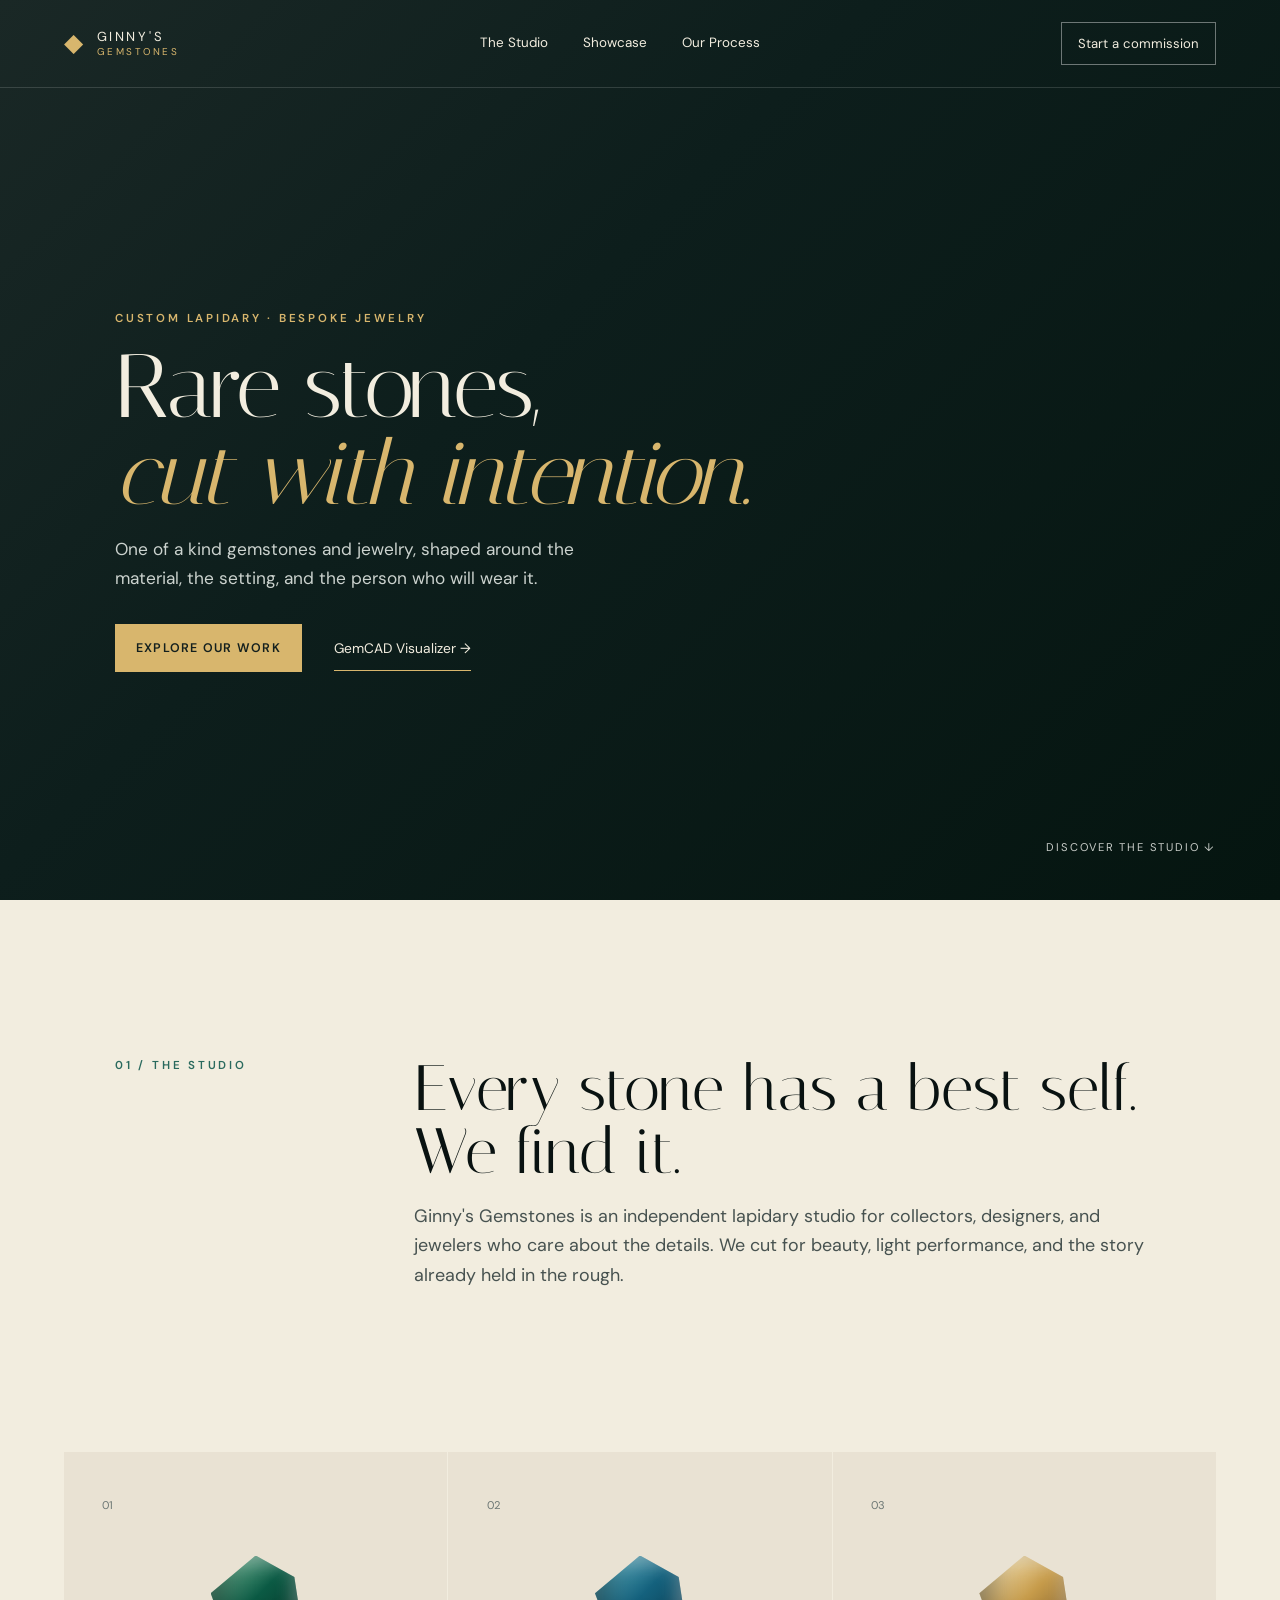
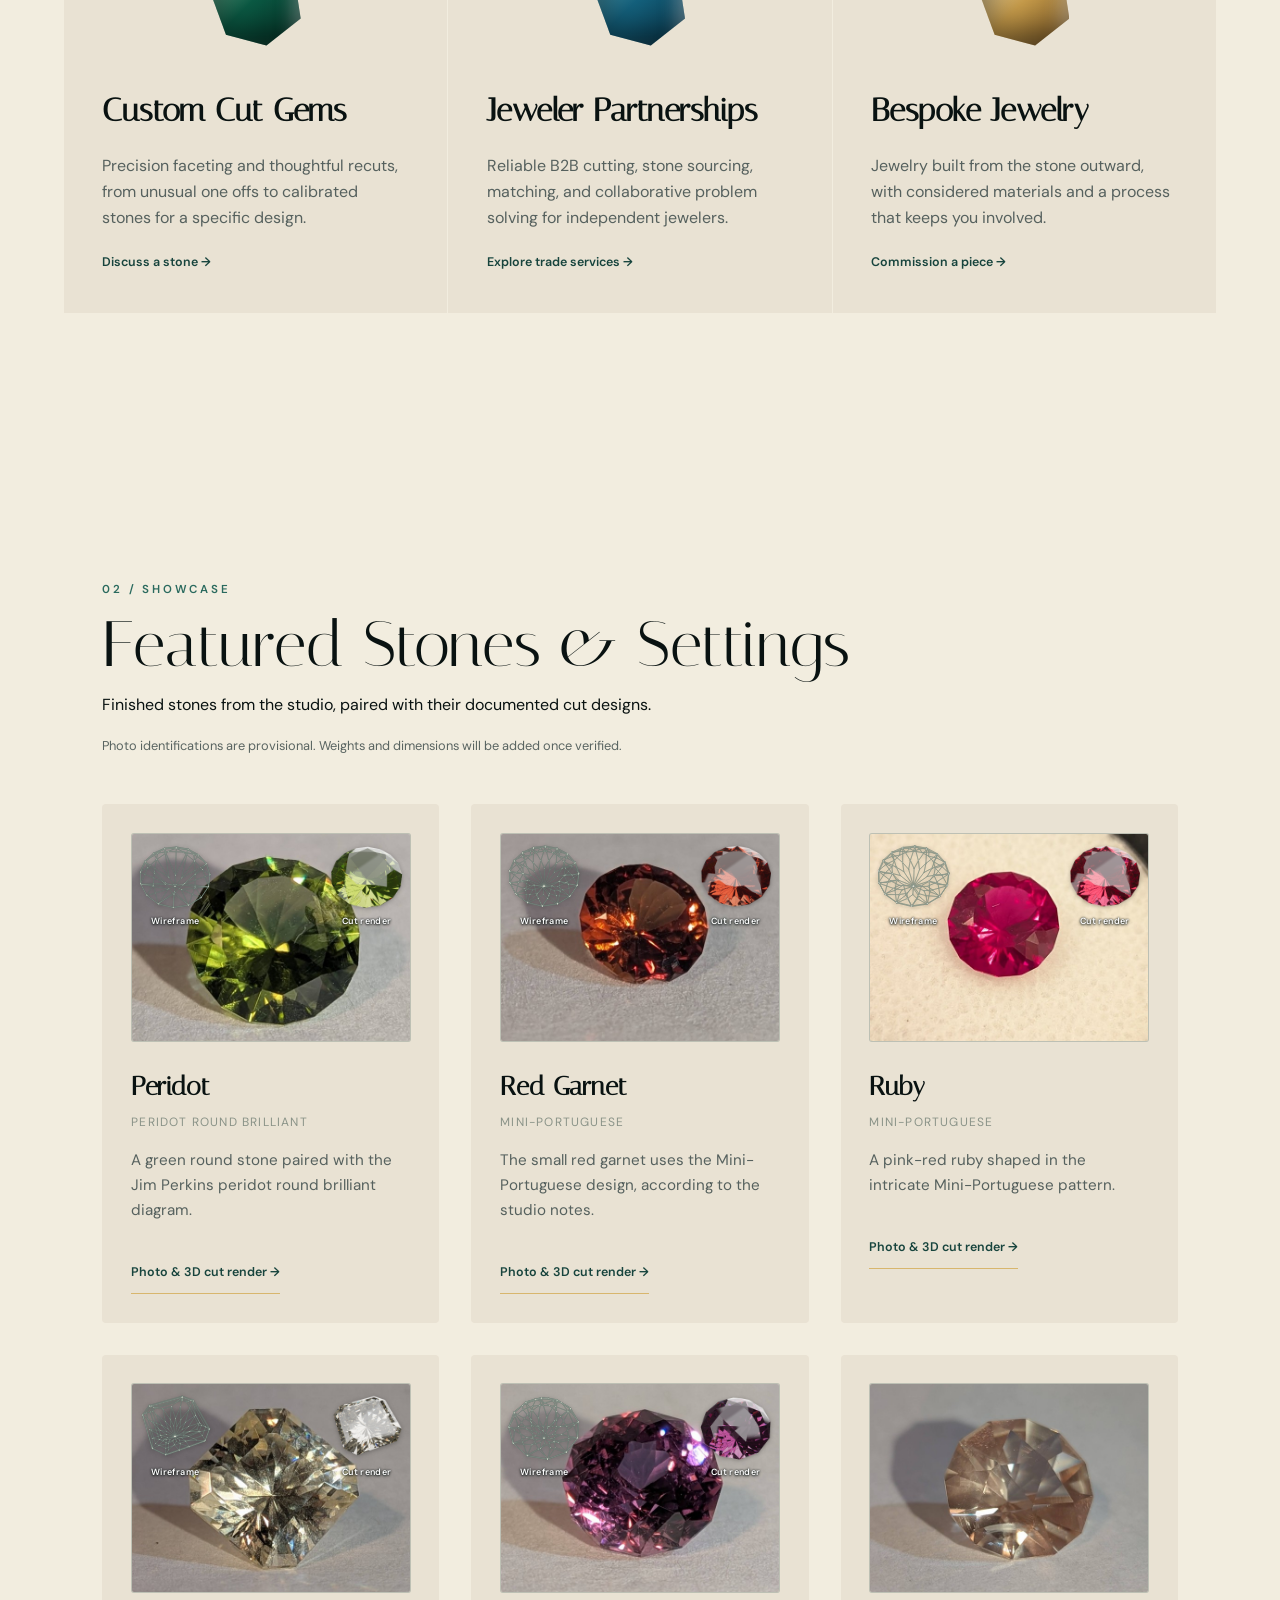
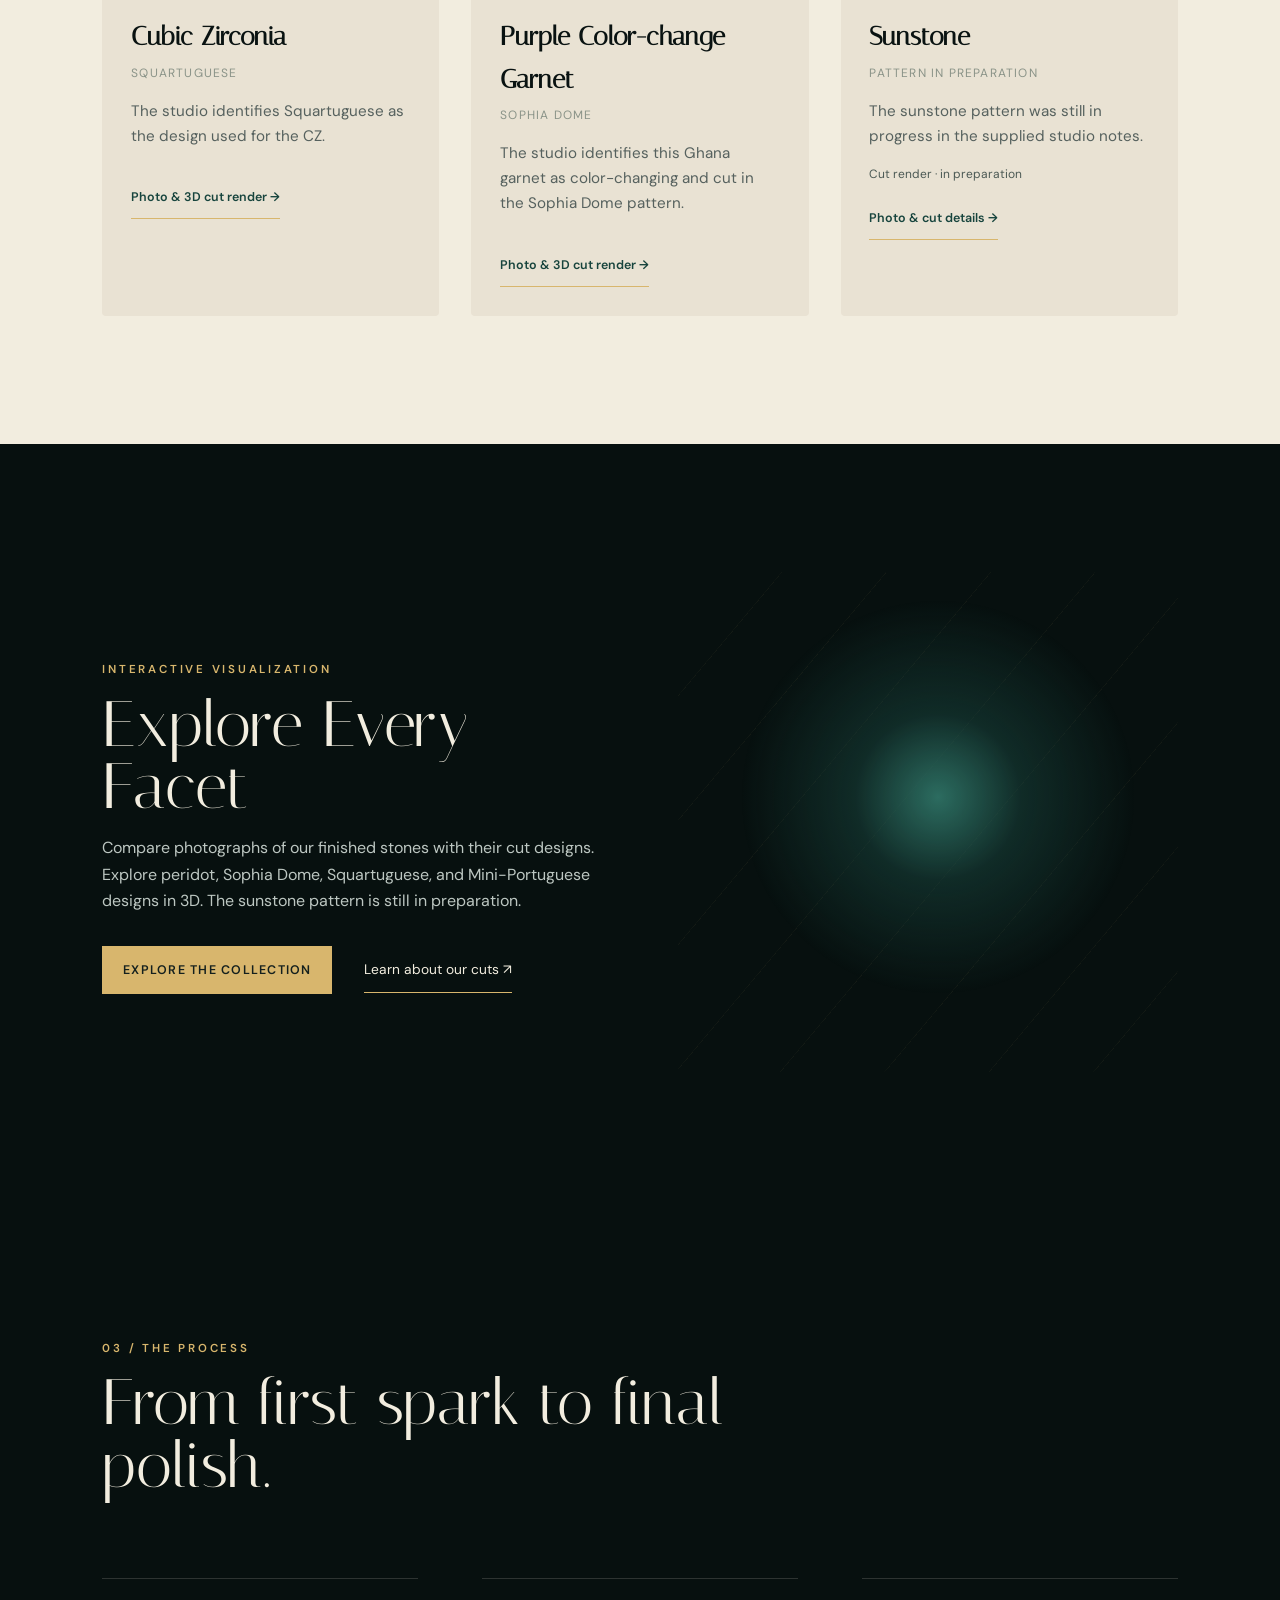
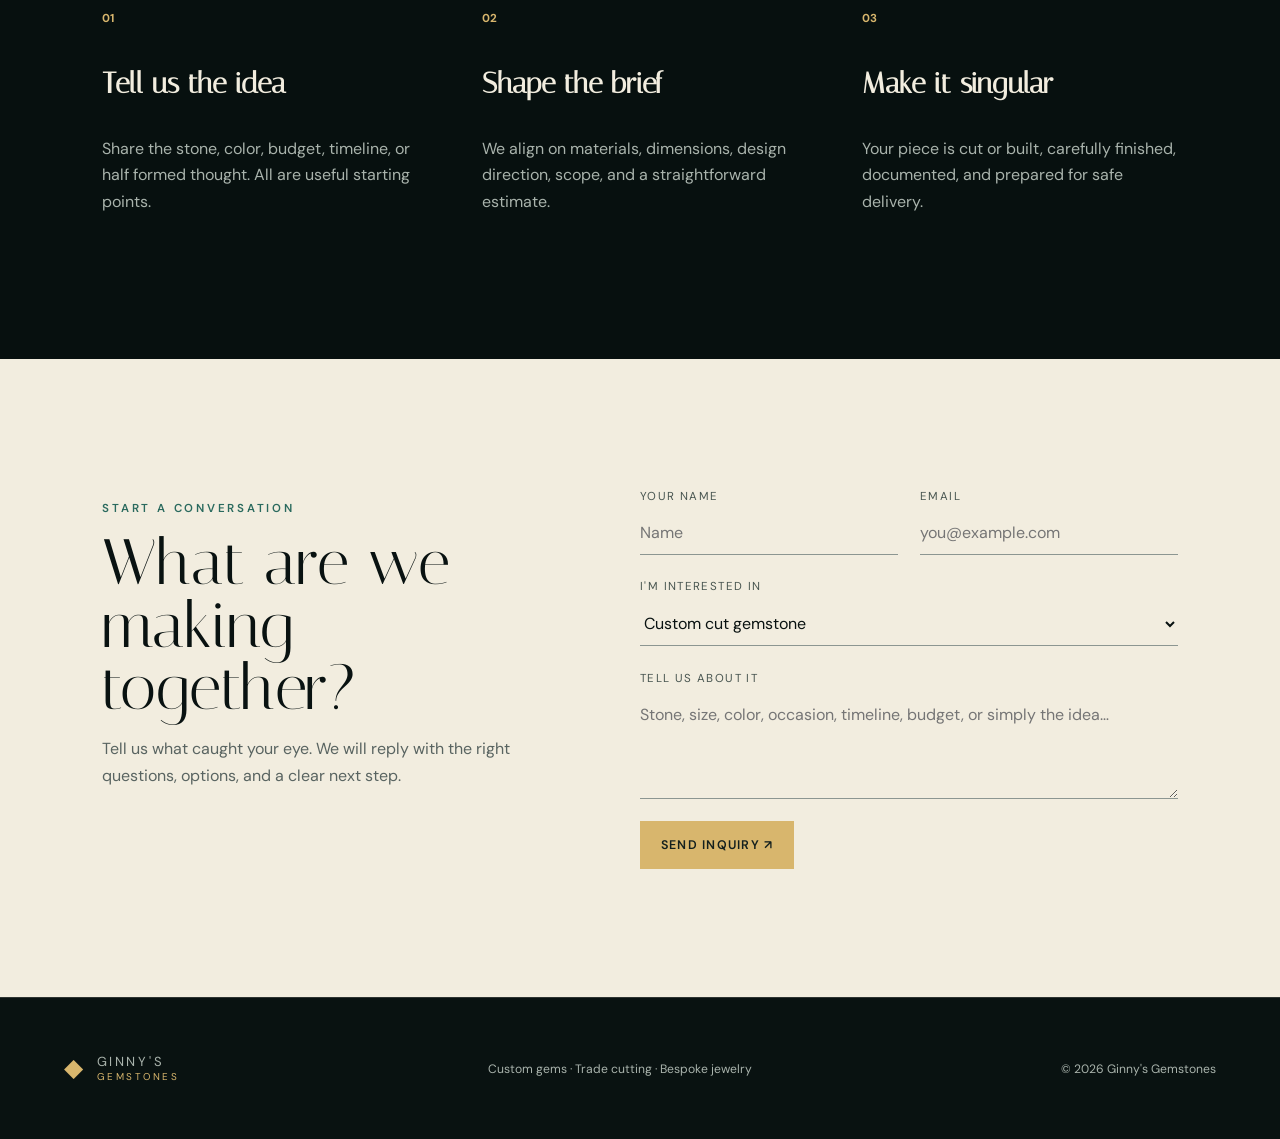
==== commit b585ac39: "Replace demo catalog with studio cuts and baked photo overlays Add decoded GEM and reconstructed PDF" ====
--- a/index.html
+++ b/index.html
@@ -96,88 +96,20 @@
     <section id="showcase" class="showcase">
       <p class="section-no">02 / SHOWCASE</p>
       <h2>Featured Stones & Settings</h2>
-      <div class="gallery">
-        <article class="gallery-item">
-          <div class="showcase-photo">
-            <!-- Add src="images/showcase/emerald-001.jpg" when the photograph is ready. -->
-            <img class="showcase-image" alt="Columbian Emerald gemstone" width="1200" height="900" loading="lazy" decoding="async">
-            <div class="photo-placeholder"><span class="photo-mark" aria-hidden="true">&#9671;</span><span>Photography coming soon</span></div>
-          </div>
-          <h3>Columbian Emerald</h3>
-          <p class="spec">12.4ct · Radiant Cut</p>
-          <p>Deep green Columbian emerald with exceptional clarity, custom cut for a bespoke engagement ring.</p>
-          <a href="visualizer.html?stone=emerald-001" class="text-link">View in 3D <span>→</span></a>
-        </article>
-
-        <article class="gallery-item">
-          <div class="showcase-photo">
-            <!-- Add src="images/showcase/sapphire-001.jpg" when the photograph is ready. -->
-            <img class="showcase-image" alt="Ceylon Sapphire gemstone" width="1200" height="900" loading="lazy" decoding="async">
-            <div class="photo-placeholder"><span class="photo-mark" aria-hidden="true">&#9671;</span><span>Photography coming soon</span></div>
-          </div>
-          <h3>Ceylon Sapphire</h3>
-          <p class="spec">8.7ct · Cushion Cut</p>
-          <p>Vivid cornflower blue sapphire from Sri Lanka, precision cut to maximize light return and color saturation.</p>
-          <a href="visualizer.html?stone=sapphire-001" class="text-link">View in 3D <span>→</span></a>
-        </article>
-
-        <article class="gallery-item">
-          <div class="showcase-photo">
-            <!-- Add src="images/showcase/diamond-001.jpg" when the photograph is ready. -->
-            <img class="showcase-image" alt="Champagne Diamond gemstone" width="1200" height="900" loading="lazy" decoding="async">
-            <div class="photo-placeholder"><span class="photo-mark" aria-hidden="true">&#9671;</span><span>Photography coming soon</span></div>
-          </div>
-          <h3>Champagne Diamond</h3>
-          <p class="spec">5.2ct · Oval Cut</p>
-          <p>Warm champagne-colored diamond with excellent brilliance, ideal for vintage-inspired designs.</p>
-          <a href="visualizer.html?stone=diamond-001" class="text-link">View in 3D <span>→</span></a>
-        </article>
-
-        <article class="gallery-item">
-          <div class="showcase-photo">
-            <!-- Add src="images/showcase/ruby-001.jpg" when the photograph is ready. -->
-            <img class="showcase-image" alt="Burmese Ruby gemstone" width="1200" height="900" loading="lazy" decoding="async">
-            <div class="photo-placeholder"><span class="photo-mark" aria-hidden="true">&#9671;</span><span>Photography coming soon</span></div>
-          </div>
-          <h3>Burmese Ruby</h3>
-          <p class="spec">3.5ct · Oval Cut</p>
-          <p>Pigeon's blood red Burmese ruby with outstanding saturation, a true collector's stone.</p>
-          <a href="visualizer.html?stone=ruby-001" class="text-link">View in 3D <span>→</span></a>
-        </article>
-
-        <article class="gallery-item">
-          <div class="showcase-photo">
-            <!-- Add src="images/showcase/topaz-001.jpg" when the photograph is ready. -->
-            <img class="showcase-image" alt="Imperial Topaz gemstone" width="1200" height="900" loading="lazy" decoding="async">
-            <div class="photo-placeholder"><span class="photo-mark" aria-hidden="true">&#9671;</span><span>Photography coming soon</span></div>
-          </div>
-          <h3>Imperial Topaz</h3>
-          <p class="spec">9.1ct · Fantasy Cut</p>
-          <p>Rich golden-orange topaz with a custom fantasy facet pattern designed specifically for this stone.</p>
-          <a href="visualizer.html?stone=topaz-001" class="text-link">View in 3D <span>→</span></a>
-        </article>
-
-        <article class="gallery-item">
-          <div class="showcase-photo">
-            <!-- Add src="images/showcase/aquamarine-001.jpg" when the photograph is ready. -->
-            <img class="showcase-image" alt="Aquamarine gemstone" width="1200" height="900" loading="lazy" decoding="async">
-            <div class="photo-placeholder"><span class="photo-mark" aria-hidden="true">&#9671;</span><span>Photography coming soon</span></div>
-          </div>
-          <h3>Aquamarine</h3>
-          <p class="spec">15.3ct · Step Cut</p>
-          <p>Clear, serene aquamarine with perfect step-cut faceting for maximum depth and clarity.</p>
-          <a href="visualizer.html?stone=aquamarine-001" class="text-link">View in 3D <span>→</span></a>
-        </article>
-      </div>
+      <p>Finished stones from the studio, paired with their documented cut designs.</p>
+      <p class="catalog-note">Photo identifications are provisional. Weights and dimensions will be added once verified.</p>
+      <div class="gallery" id="studio-gallery"></div>
+      <noscript><p>Enable JavaScript to explore the stone catalog and matching cut designs.</p></noscript>
+      <!-- Sample interface preserved in legacy/showcase.html -->
     </section>
 
     <section id="visualizer" class="visualizer-promo">
       <div class="promo-content">
         <p class="eyebrow">INTERACTIVE VISUALIZATION</p>
         <h2>Explore Every Facet</h2>
-        <p>Explore gemstone cut shapes with our interactive 3D visualizer. Rotate parametric previews, adjust cut proportions, and inspect facet edges across eight cut styles.</p>
+        <p>Compare photographs of our finished stones with their cut designs. Explore peridot, Sophia Dome, Squartuguese, and Mini-Portuguese designs in 3D. The sunstone pattern is still in preparation.</p>
         <div class="actions">
-          <a class="button gold" href="visualizer.html">Launch Visualizer</a>
+          <a class="button gold" href="visualizer.html">Explore the collection</a>
           <a class="text-link" href="#inquire">Learn about our cuts <span>↗</span></a>
         </div>
       </div>
@@ -205,6 +137,7 @@
     </section>
   </main>
   <footer><a class="brand" href="#top"><span class="gem-mark">◆</span><span>GINNY'S<br><small>GEMSTONES</small></span></a><p>Custom gems · Trade cutting · Bespoke jewelry</p><p>© 2026 Ginny's Gemstones</p></footer>
+  <script src="catalog.js"></script>
   <script src="script.js"></script>
 </body>
 </html>
--- a/styles.css
+++ b/styles.css
@@ -12,4 +12,8 @@
 .photo-placeholder{position:absolute;inset:0;display:flex;flex-direction:column;align-items:center;justify-content:center;gap:.8rem;padding:1rem;color:#58665e;text-align:center;font-size:.72rem;letter-spacing:.12em;text-transform:uppercase;background:radial-gradient(ellipse at center,#eeeadf,#ded8cb)}
 .photo-mark{font-size:2.8rem;line-height:1;color:#8f9a8c}
 .showcase-photo.has-photo .photo-placeholder{display:none}
+.catalog-note{font-size:.8rem;color:#596461;max-width:680px}.render-preview{display:flex;flex-direction:column;gap:.4rem;margin-top:1rem;font-size:.75rem;color:#4b5954}.gallery-item{min-width:0}
 @media(min-width:541px) and (max-width:850px){.gallery{grid-template-columns:repeat(2,minmax(0,1fr))}}
+
+/* Baked image overlays: no gallery WebGL contexts or opaque image panels. */
+.showcase-photo,.collection-photo{position:relative;isolation:isolate}.photo-overlay{position:absolute;top:2%;width:29%;margin:0;z-index:2;pointer-events:none;text-align:center}.photo-overlay-wireframe{left:1%}.photo-overlay-render{right:1%}.photo-overlay img{display:block;width:100%;height:auto;aspect-ratio:1;object-fit:contain;background:transparent!important;border:0;border-radius:0;filter:drop-shadow(0 1px 2px rgba(0,0,0,.28))}.photo-overlay figcaption{font:600 clamp(8px,.7vw,11px)/1.2 "DM Sans",sans-serif;letter-spacing:.04em;color:#fff;text-shadow:0 1px 3px #091211,0 0 2px #091211;margin-top:-2px}.collection-photo>.showcase-image{display:block;width:100%;height:auto}.collection-photo>.photo-overlay img{width:100%;height:auto;aspect-ratio:1}
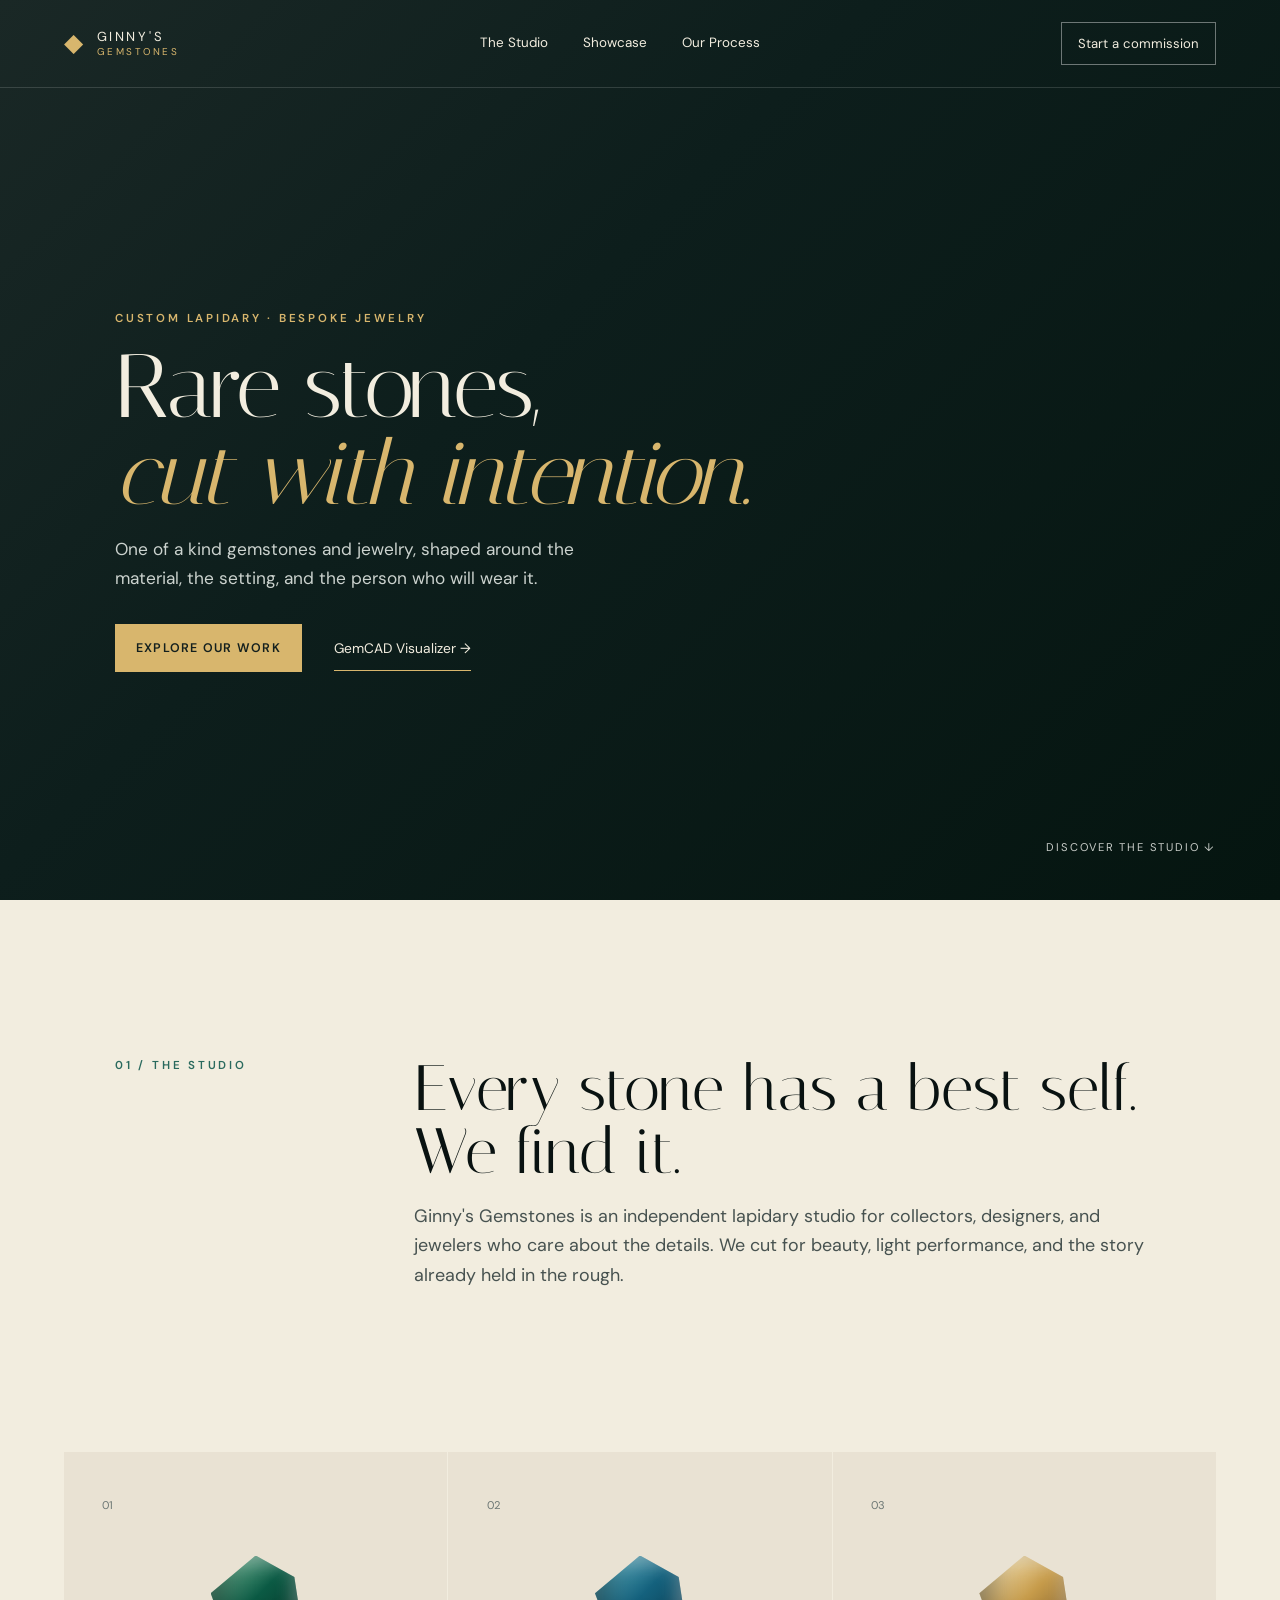
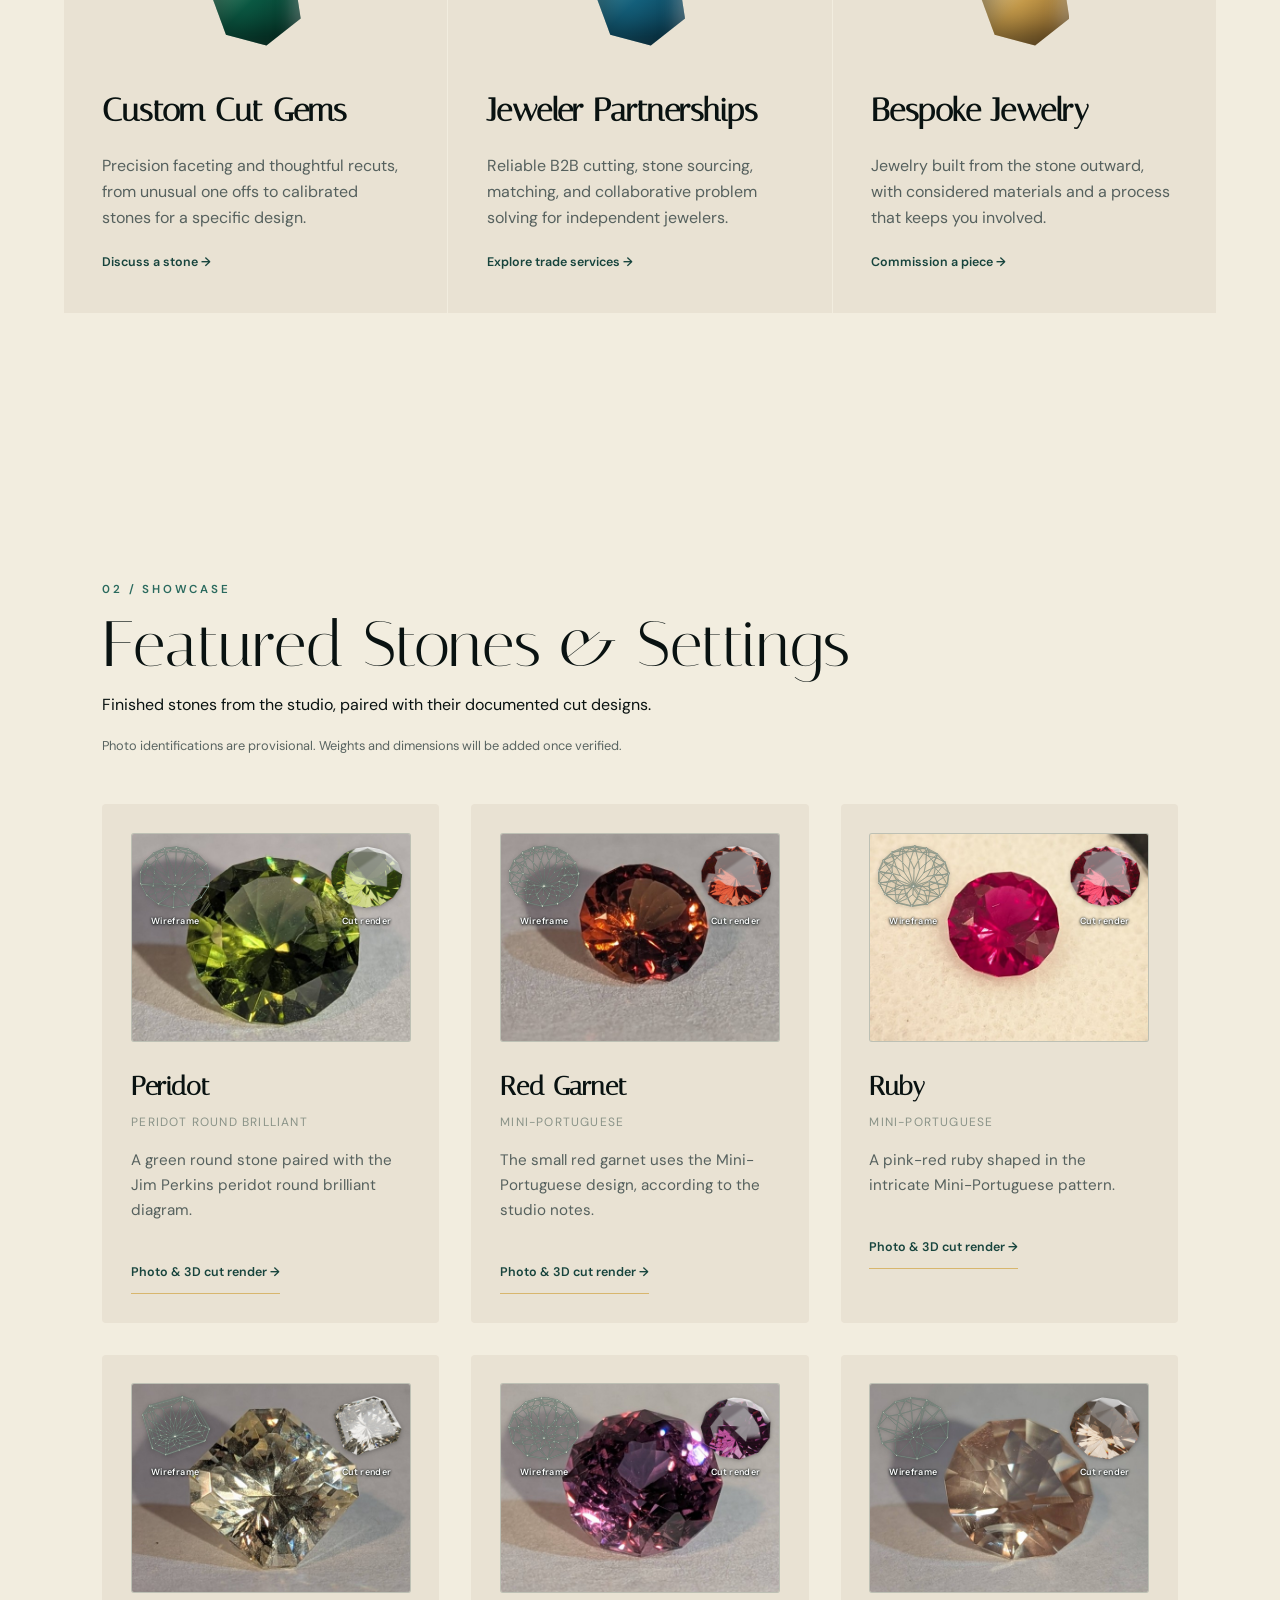
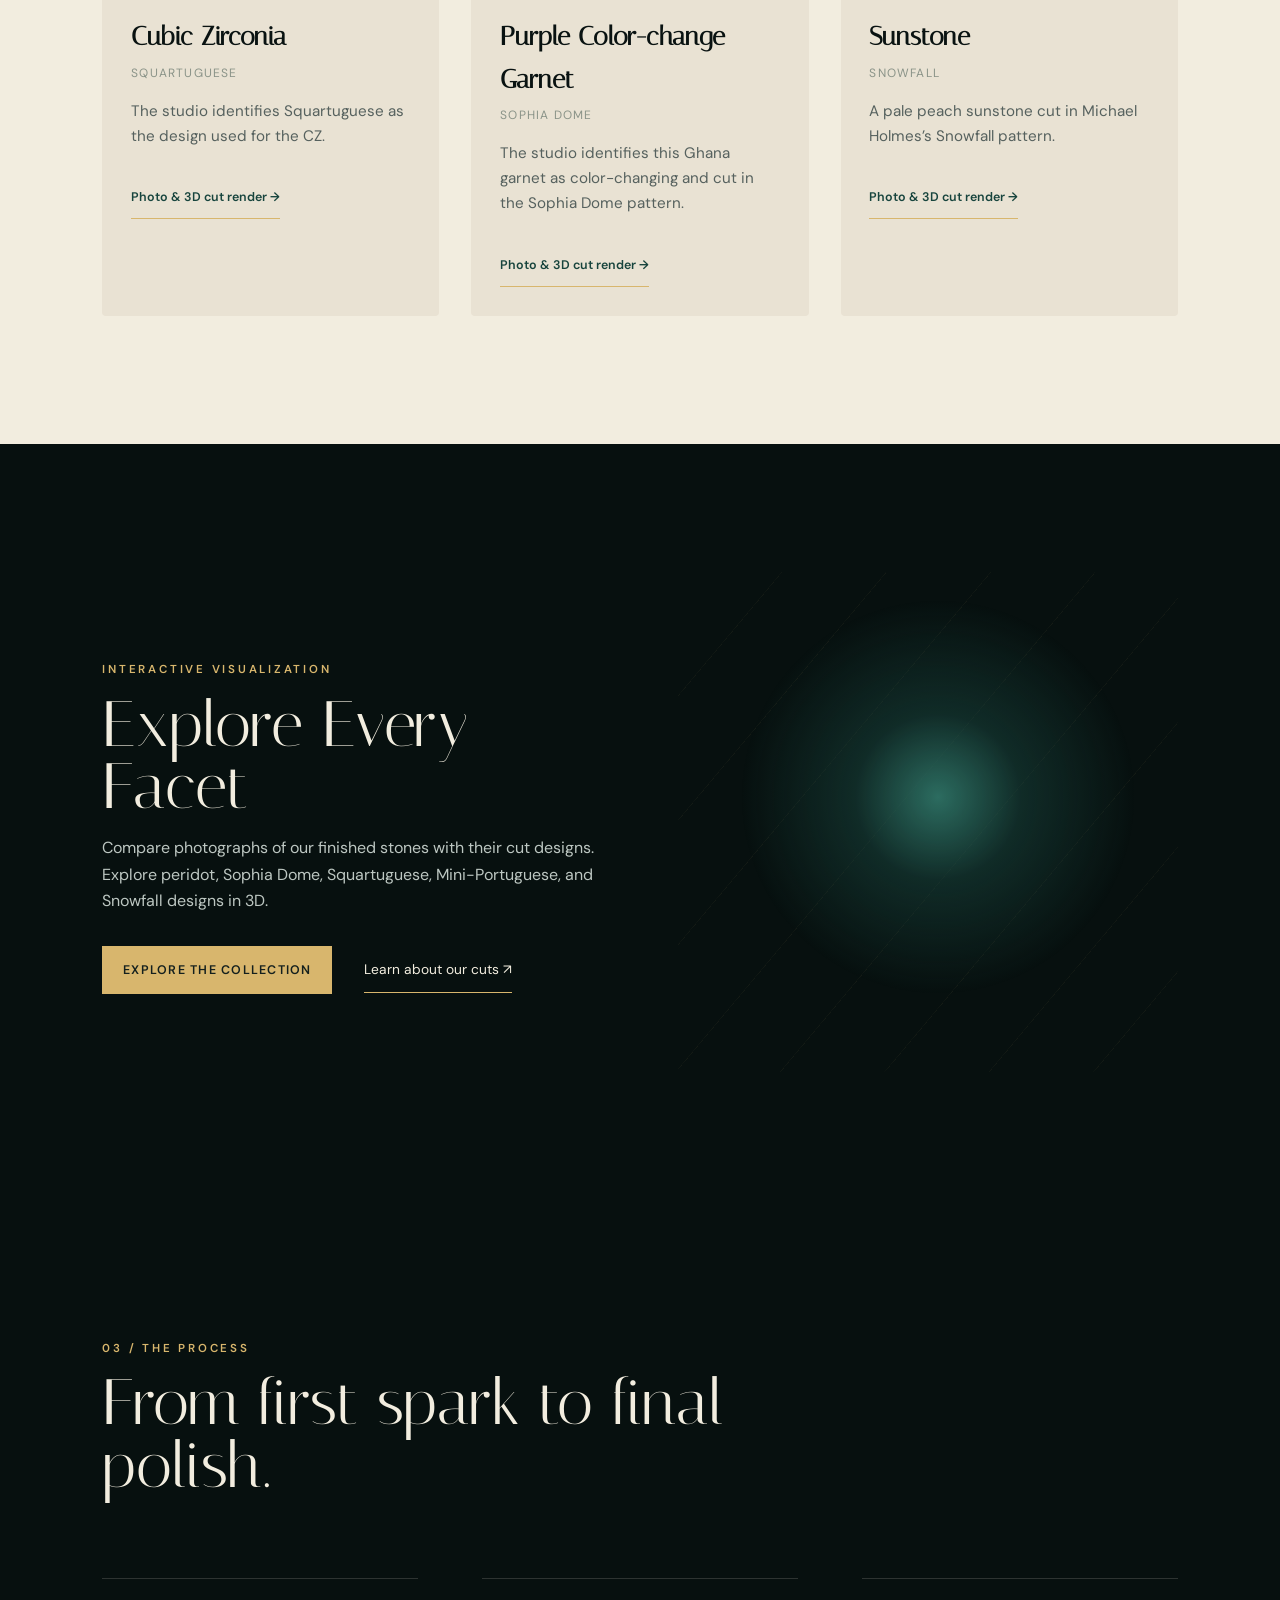
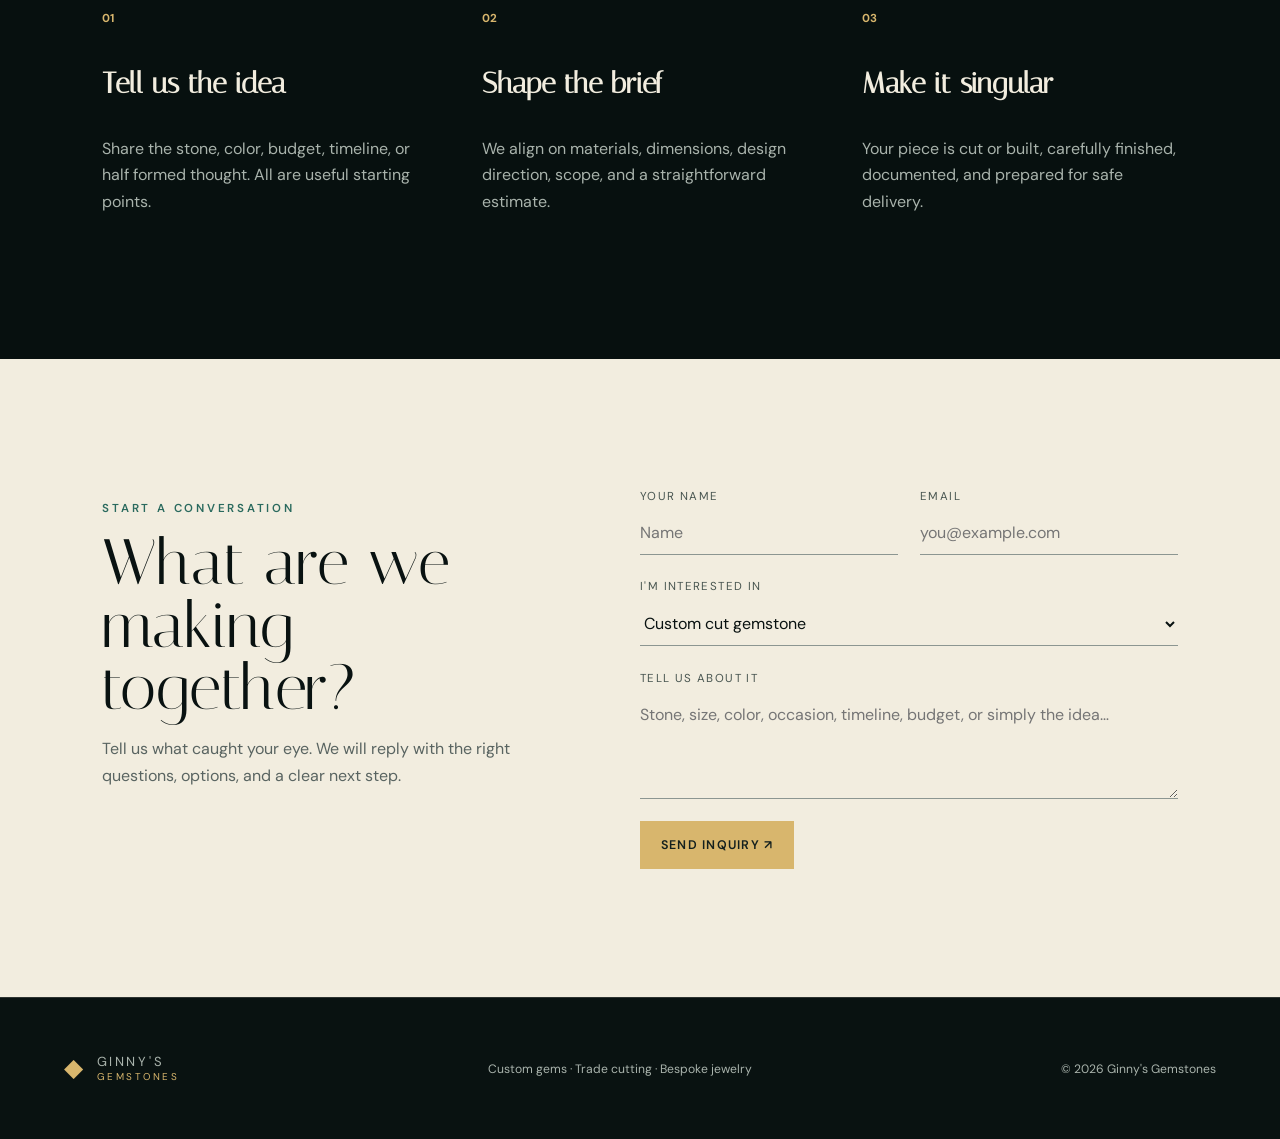
==== commit 2474eb88: "Add Snowfall cut and Sunstone photo overlays" ====
--- a/index.html
+++ b/index.html
@@ -107,7 +107,7 @@
       <div class="promo-content">
         <p class="eyebrow">INTERACTIVE VISUALIZATION</p>
         <h2>Explore Every Facet</h2>
-        <p>Compare photographs of our finished stones with their cut designs. Explore peridot, Sophia Dome, Squartuguese, and Mini-Portuguese designs in 3D. The sunstone pattern is still in preparation.</p>
+        <p>Compare photographs of our finished stones with their cut designs. Explore peridot, Sophia Dome, Squartuguese, Mini-Portuguese, and Snowfall designs in 3D.</p>
         <div class="actions">
           <a class="button gold" href="visualizer.html">Explore the collection</a>
           <a class="text-link" href="#inquire">Learn about our cuts <span>↗</span></a>
